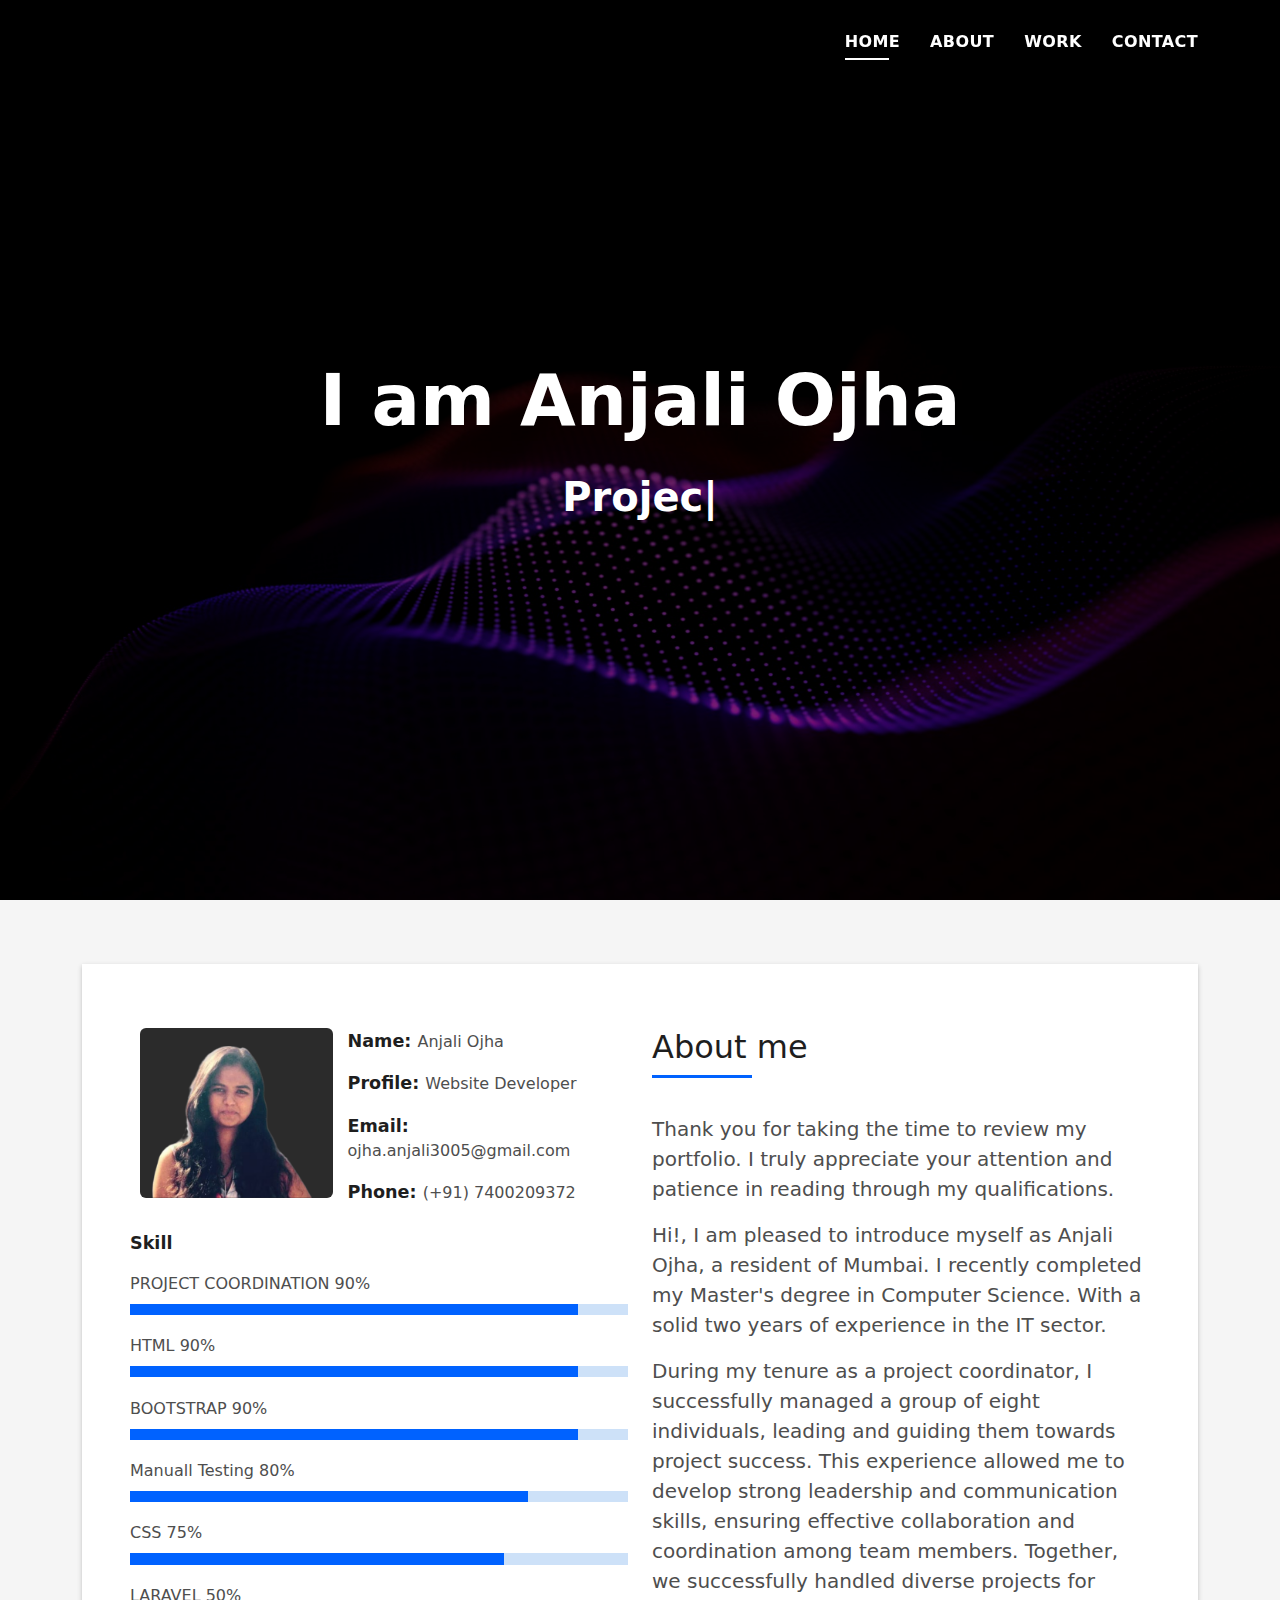
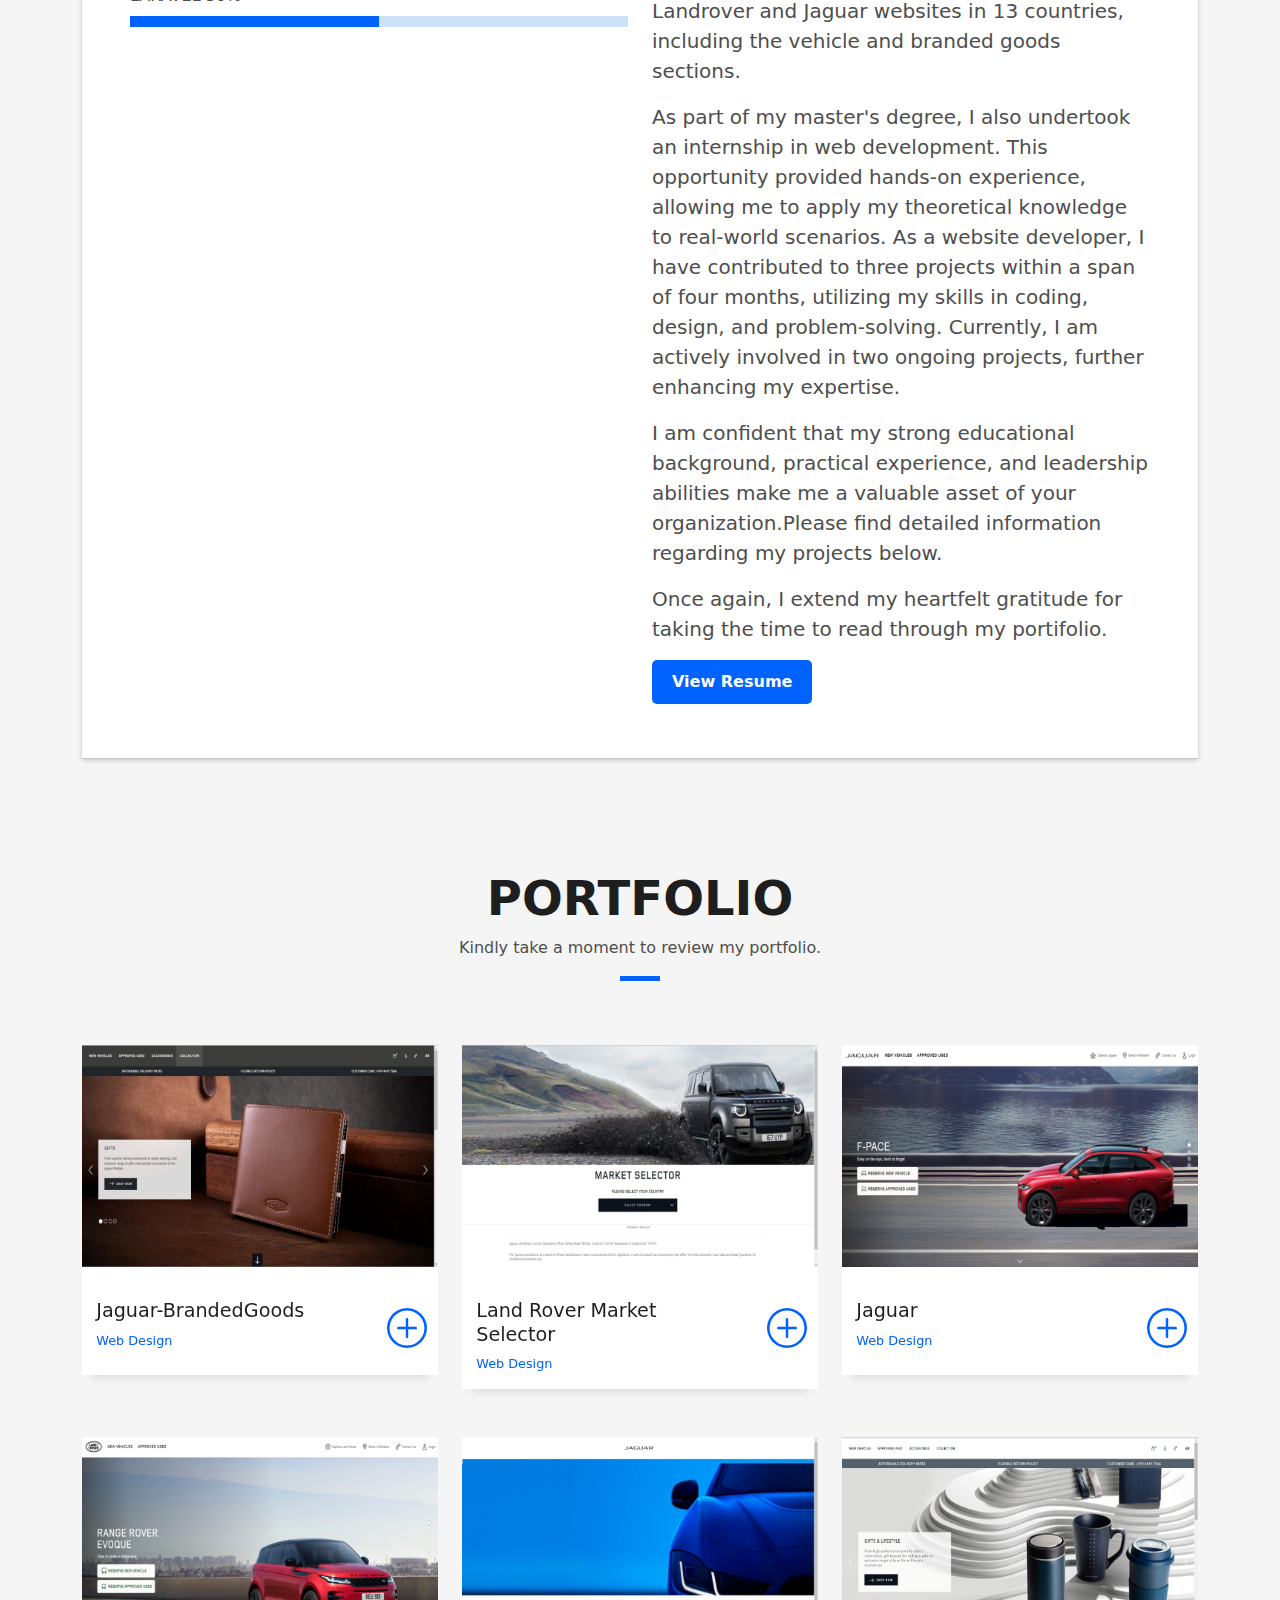
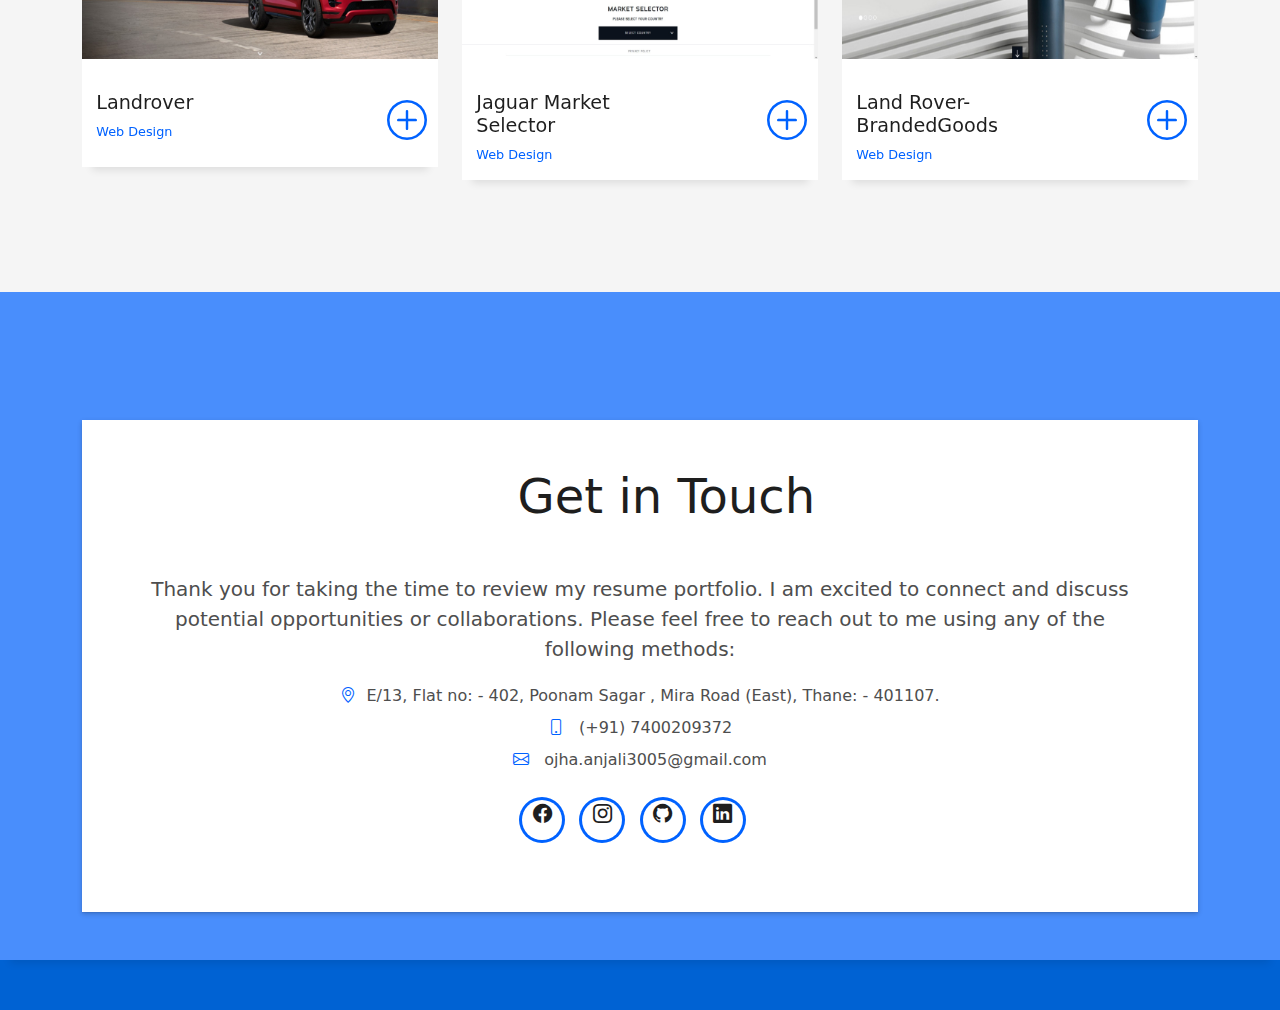
==== index.html @ 0d2e05e1 "Portfolio commit" ====
<!DOCTYPE html>
<html lang="en">

<head>
  <meta charset="utf-8">
  <meta content="width=device-width, initial-scale=1.0" name="viewport">

  <title>Anjali</title>
  <meta content="" name="description">
  <meta content="" name="keywords">

  <!-- Favicons -->
  <link href="assets/img/favicon.png" rel="icon">
  <link href="assets/img/apple-touch-icon.png" rel="apple-touch-icon">

  <!-- Vendor CSS Files -->
  <link href="assets/vendor/bootstrap/css/bootstrap.min.css" rel="stylesheet">
  <link href="assets/vendor/bootstrap-icons/bootstrap-icons.css" rel="stylesheet">
  <link href="assets/vendor/glightbox/css/glightbox.min.css" rel="stylesheet">
  <link href="assets/vendor/swiper/swiper-bundle.min.css" rel="stylesheet">

  <!-- Template Main CSS File -->
  <link href="assets/css/style.css" rel="stylesheet">

  <!-- =======================================================
  * Template Name: Anjali
  * Updated: May 30 2023 with Bootstrap v5.3.0
  * Template URL: https://bootstrapmade.com/Anjali-bootstrap-portfolio-html-template/
  * Author: BootstrapMade.com
  * License: https://bootstrapmade.com/license/
  ======================================================== -->
</head>

<body>

  <!-- ======= Header ======= -->
  <header id="header" class="fixed-top">
    <div class="container d-flex align-items-center justify-content-between">

      <h1 class="logo"><a href="index.html"></a></h1>
      <!-- Uncomment below if you prefer to use an image logo -->
      <!-- <a href="index.html" class="logo"><img src="assets/img/logo.png" alt="" class="img-fluid"></a>-->

      <nav id="navbar" class="navbar">
        <ul>
          <li><a class="nav-link scrollto active" href="#hero">Home</a></li>
          <li><a class="nav-link scrollto" href="#about">About</a></li>
          <!-- <li><a class="nav-link scrollto" href="#services">Services</a></li> -->
          <li><a class="nav-link scrollto " href="#work">Work</a></li>
          <!-- <li><a class="nav-link scrollto " href="#resume">Resume</a></li> -->
          <!-- <li><a class="nav-link scrollto " href="#blog">Blog</a></li> -->
          <!-- <li class="dropdown"><a href="#"><span>Drop Down</span> <i class="bi bi-chevron-down"></i></a>
            <ul>
              <li><a href="#">Drop Down 1</a></li>
              <li class="dropdown"><a href="#"><span>Deep Drop Down</span> <i class="bi bi-chevron-right"></i></a>
                <ul>
                  <li><a href="#">Deep Drop Down 1</a></li>
                  <li><a href="#">Deep Drop Down 2</a></li>
                  <li><a href="#">Deep Drop Down 3</a></li>
                  <li><a href="#">Deep Drop Down 4</a></li>
                  <li><a href="#">Deep Drop Down 5</a></li>
                </ul>
              </li>
              <li><a href="#">Drop Down 2</a></li>
              <li><a href="#">Drop Down 3</a></li>
              <li><a href="#">Drop Down 4</a></li>
            </ul>
          </li> -->
          <li><a class="nav-link scrollto" href="#contact">Contact</a></li>
        </ul>
        <i class="bi bi-list mobile-nav-toggle"></i>
      </nav><!-- .navbar -->

    </div>
  </header><!-- End Header -->

  <!-- ======= Hero Section ======= -->
  <div id="hero" class="hero route bg-image" style="background-image: url(assets/img/banner2.jpg)">
    <div class="overlay-itro"></div>
    <div class="hero-content display-table">
      <div class="table-cell">
        <div class="container">
          <!--<p class="display-6 color-d">Hello, world!</p>-->
          <h1 class="hero-title mb-4">I am Anjali Ojha</h1>
          <p class="hero-subtitle"><span class="typed" data-typed-items="Project Coordinator, Website Developer"></span>
          </p>
          <!-- <p class="pt-3"><a class="btn btn-primary btn js-scroll px-4" href="#about" role="button">Learn More</a></p> -->
        </div>
      </div>
    </div>
  </div><!-- End Hero Section -->

  <main id="main">

    <!-- ======= About Section ======= -->
    <section id="about" class="about-mf sect-pt4 route">
      <div class="container">
        <div class="row">
          <div class="col-sm-12">
            <div class="box-shadow-full">
              <div class="row">
                <div class="col-md-6">
                  <div class="row">
                    <div class="col-sm-6 col-md-5">
                      <div class="about-img">
                        <img src="assets/img/anjali2.png" class="img-fluid rounded b-shadow-a" alt="">
                      </div>
                    </div>
                    <div class="col-sm-6 col-md-7">
                      <div class="about-info">
                        <p><span class="title-s">Name: </span> <span>Anjali Ojha</span></p>
                        <p><span class="title-s">Profile: </span> <span>Website Developer</span></p>
                        <p><span class="title-s">Email: </span> <span>ojha.anjali3005@gmail.com</span></p>
                        <p><span class="title-s">Phone: </span> <span>(+91) 7400209372</span></p>
                      </div>
                    </div>
                  </div>
                  <div class="skill-mf">
                    <p class="title-s">Skill</p>
                    <span>PROJECT COORDINATION</span> <span class="pull-right">90%</span>
                    <div class="progress">
                      <div class="progress-bar" role="progressbar" style="width: 90%" aria-valuenow="90"
                        aria-valuemin="0" aria-valuemax="100"></div>
                    </div>
                    <span>HTML</span> <span class="pull-right">90%</span>
                    <div class="progress">
                      <div class="progress-bar" role="progressbar" style="width: 90%;" aria-valuenow="90"
                        aria-valuemin="0" aria-valuemax="100"></div>
                    </div>
                    <span>BOOTSTRAP</span> <span class="pull-right">90%</span>
                    <div class="progress">
                      <div class="progress-bar" role="progressbar" style="width: 90%" aria-valuenow="90"
                        aria-valuemin="0" aria-valuemax="100"></div>
                    </div>
                    <span>Manuall Testing</span> <span class="pull-right">80%</span>
                    <div class="progress">
                      <div class="progress-bar" role="progressbar" style="width: 80%" aria-valuenow="80"
                        aria-valuemin="0" aria-valuemax="100"></div>
                    </div>
                    <span>CSS</span> <span class="pull-right">75%</span>
                    <div class="progress">
                      <div class="progress-bar" role="progressbar" style="width: 75%" aria-valuenow="75"
                        aria-valuemin="0" aria-valuemax="100"></div>
                    </div>
                    <span>LARAVEL</span> <span class="pull-right">50%</span>
                    <div class="progress">
                      <div class="progress-bar" role="progressbar" style="width: 50%" aria-valuenow="50"
                        aria-valuemin="0" aria-valuemax="100"></div>
                    </div>

                  </div>
                </div>
                <div class="col-md-6">
                  <div class="about-me pt-4 pt-md-0">
                    <div class="title-box-2">
                      <h5 class="title-left">
                        About me
                      </h5>
                    </div>
                    <p class="lead">
                      Thank you for taking the time to review my portfolio. I truly appreciate your attention and
                      patience in reading through my qualifications.
                    </p>
                    <p class="lead">
                      Hi!,
                      I am pleased to introduce myself as Anjali Ojha, a resident of Mumbai. I recently completed my
                      Master's degree in Computer Science. With a solid two years of
                      experience in the IT sector.
                    </p>
                    <p class="lead">
                      During my tenure as a project coordinator, I successfully managed a group of eight individuals,
                      leading and guiding them towards project success. This experience allowed me to develop strong
                      leadership and communication skills, ensuring effective collaboration and coordination among team
                      members. Together, we successfully handled diverse projects for Landrover and Jaguar websites in
                      13 countries, including the vehicle and branded goods sections.
                    </p>
                    <p class="lead">
                      As part of my master's degree, I also undertook an internship in web development. This opportunity
                      provided hands-on experience, allowing me to apply my theoretical knowledge to real-world
                      scenarios. As a website developer, I have contributed to three projects within a span of four
                      months, utilizing my skills in coding, design, and problem-solving. Currently, I am actively
                      involved in two ongoing projects, further enhancing my expertise.
                    </p>
                    <p class="lead">
                      I am confident that my strong educational background, practical experience, and leadership
                      abilities make me a valuable asset of your organization.Please find detailed information regarding
                      my projects below.
                    </p>
                    <p class="lead">
                      Once again, I extend my heartfelt gratitude for taking the time to read through my portifolio.
                    </p>
                    <a href="/assets/upload/Resume.pdf" target="_blank" class="resume-button">View Resume</a>
                  </div>
                </div>
              </div>
            </div>
          </div>
        </div>
      </div>
    </section><!-- End About Section -->

    <!-- ======= Services Section ======= -->
    <!-- <section id="services" class="services-mf pt-5 route">
      <div class="container">
        <div class="row">
          <div class="col-sm-12">
            <div class="title-box text-center">
              <h3 class="title-a">
                Services
              </h3>
              <p class="subtitle-a">
                Lorem ipsum, dolor sit amet consectetur adipisicing elit.
              </p>
              <div class="line-mf"></div>
            </div>
          </div>
        </div>
        <div class="row">
          <div class="col-md-4">
            <div class="service-box">
              <div class="service-ico">
                <span class="ico-circle"><i class="bi bi-briefcase"></i></span>
              </div>
              <div class="service-content">
                <h2 class="s-title">Web Design</h2>
                <p class="s-description text-center">
                  Lorem ipsum dolor sit amet consectetur adipisicing elit. Magni adipisci eaque autem fugiat! Quia,
                  provident vitae! Magni
                  tempora perferendis eum non provident.
                </p>
              </div>
            </div>
          </div>
          <div class="col-md-4">
            <div class="service-box">
              <div class="service-ico">
                <span class="ico-circle"><i class="bi bi-card-checklist"></i></span>
              </div>
              <div class="service-content">
                <h2 class="s-title">Web Development</h2>
                <p class="s-description text-center">
                  Lorem ipsum dolor sit amet consectetur adipisicing elit. Magni adipisci eaque autem fugiat! Quia,
                  provident vitae! Magni
                  tempora perferendis eum non provident.
                </p>
              </div>
            </div>
          </div>
          <div class="col-md-4">
            <div class="service-box">
              <div class="service-ico">
                <span class="ico-circle"><i class="bi bi-bar-chart"></i></span>
              </div>
              <div class="service-content">
                <h2 class="s-title">Photography</h2>
                <p class="s-description text-center">
                  Lorem ipsum dolor sit amet consectetur adipisicing elit. Magni adipisci eaque autem fugiat! Quia,
                  provident vitae! Magni
                  tempora perferendis eum non provident.
                </p>
              </div>
            </div>
          </div>
          <div class="col-md-4">
            <div class="service-box">
              <div class="service-ico">
                <span class="ico-circle"><i class="bi bi-binoculars"></i></span>
              </div>
              <div class="service-content">
                <h2 class="s-title">Responsive Design</h2>
                <p class="s-description text-center">
                  Lorem ipsum dolor sit amet consectetur adipisicing elit. Magni adipisci eaque autem fugiat! Quia,
                  provident vitae! Magni
                  tempora perferendis eum non provident.
                </p>
              </div>
            </div>
          </div>
          <div class="col-md-4">
            <div class="service-box">
              <div class="service-ico">
                <span class="ico-circle"><i class="bi bi-brightness-high"></i></span>
              </div>
              <div class="service-content">
                <h2 class="s-title">Graphic Design</h2>
                <p class="s-description text-center">
                  Lorem ipsum dolor sit amet consectetur adipisicing elit. Magni adipisci eaque autem fugiat! Quia,
                  provident vitae! Magni
                  tempora perferendis eum non provident.
                </p>
              </div>
            </div>
          </div>
          <div class="col-md-4">
            <div class="service-box">
              <div class="service-ico">
                <span class="ico-circle"><i class="bi bi-calendar4-week"></i></span>
              </div>
              <div class="service-content">
                <h2 class="s-title">Marketing Services</h2>
                <p class="s-description text-center">
                  Lorem ipsum dolor sit amet consectetur adipisicing elit. Magni adipisci eaque autem fugiat! Quia,
                  provident vitae! Magni
                  tempora perferendis eum non provident.
                </p>
              </div>
            </div>
          </div>
        </div>
      </div>
    </section> -->
    <!-- End Services Section -->

    <!-- ======= Counter Section ======= -->
    <!-- <div class="section-counter paralax-mf bg-image" style="background-image: url(assets/img/counters-bg.jpg)">
      <div class="overlay-mf"></div>
      <div class="container position-relative">
        <div class="row">
          <div class="col-sm-3 col-lg-3">
            <div class="counter-box counter-box pt-4 pt-md-0">
              <div class="counter-ico">
                <span class="ico-circle"><i class="bi bi-check"></i></span>
              </div>
              <div class="counter-num">
                <p data-purecounter-start="0" data-purecounter-end="450" data-purecounter-duration="1"
                  class="counter purecounter"></p>
                <span class="counter-text">WORKS COMPLETED</span>
              </div>
            </div>
          </div>
          <div class="col-sm-3 col-lg-3">
            <div class="counter-box pt-4 pt-md-0">
              <div class="counter-ico">
                <span class="ico-circle"><i class="bi bi-journal-richtext"></i></span>
              </div>
              <div class="counter-num">
                <p data-purecounter-start="0" data-purecounter-end="25" data-purecounter-duration="1"
                  class="counter purecounter"></p>
                <span class="counter-text">YEARS OF EXPERIENCE</span>
              </div>
            </div>
          </div>
          <div class="col-sm-3 col-lg-3">
            <div class="counter-box pt-4 pt-md-0">
              <div class="counter-ico">
                <span class="ico-circle"><i class="bi bi-people"></i></span>
              </div>
              <div class="counter-num">
                <p data-purecounter-start="0" data-purecounter-end="550" data-purecounter-duration="1"
                  class="counter purecounter"></p>
                <span class="counter-text">TOTAL CLIENTS</span>
              </div>
            </div>
          </div>
          <div class="col-sm-3 col-lg-3">
            <div class="counter-box pt-4 pt-md-0">
              <div class="counter-ico">
                <span class="ico-circle"><i class="bi bi-award"></i></span>
              </div>
              <div class="counter-num">
                <p data-purecounter-start="0" data-purecounter-end="48" data-purecounter-duration="1"
                  class="counter purecounter"></p>
                <span class="counter-text">AWARD WON</span>
              </div>
            </div>
          </div>
        </div>
      </div>
    </div>End Counter Section -->


    <!--- Resume Section-->





    <!-- ======= Portfolio Section ======= -->
    <section id="work" class="portfolio-mf sect-pt4 route">
      <div class="container">
        <div class="row">
          <div class="col-sm-12">
            <div class="title-box text-center">
              <h3 class="title-a">
                Portfolio
              </h3>
              <p class="subtitle-a">
                Kindly take a moment to review my portfolio.
              </p>
              <div class="line-mf"></div>
            </div>
          </div>
        </div>
        <div class="row">
          <div class="col-md-4">
            <div class="work-box">
              <a href="assets/img/work-1.jpg" data-gallery="portfolioGallery" class="portfolio-lightbox">
                <div class="work-img">
                  <img src="assets/img/jaguar-brandedgoods.jpg" alt="" class="img-fluid">
                </div>
              </a>
              <div class="work-content">
                <div class="row">
                  <div class="col-sm-8">
                    <h2 class="w-title">Jaguar-BrandedGoods</h2>
                    <div class="w-more">
                      <a href="https://www.jaguar-onlinestore.com/ksa/store/" <span class="w-ctegory">Web
                        Design</span><span class="w-date"></span></a>
                    </div>
                  </div>
                  <div class="col-sm-4">
                    <div class="w-like">
                      <a href="https://www.jaguar-onlinestore.com/ksa/store/"><span
                          class="bi bi-plus-circle"></span></a>
                    </div>
                  </div>
                </div>
              </div>
            </div>
          </div>
          <div class="col-md-4">
            <div class="work-box">
              <a href="assets/img/work-2.jpg" data-gallery="portfolioGallery" class="portfolio-lightbox">
                <div class="work-img">
                  <img src="assets/img/landrover-me-selector.jpg" alt="" class="img-fluid">
                </div>
              </a>
              <div class="work-content">
                <div class="row">
                  <div class="col-sm-8">
                    <h2 class="w-title">Land Rover Market Selector</h2>
                    <div class="w-more">
                      <a href="https://www.landrover-onlinestore.com/me/en/locator" <span class="w-ctegory">Web
                        Design</span><span class="w-date"></span></a>
                    </div>
                  </div>
                  <div class="col-sm-4">
                    <div class="w-like">
                      <a href="https://www.landrover-onlinestore.com/me/en/locator"><span
                          class="bi bi-plus-circle"></span></a>
                    </div>
                  </div>
                </div>
              </div>
            </div>
          </div>
          <div class="col-md-4">
            <div class="work-box">
              <a href="assets/img/work-3.jpg" data-gallery="portfolioGallery" class="portfolio-lightbox">
                <div class="work-img">
                  <img src="assets/img/jaguar-vehicle.jpg" alt="" class="img-fluid">
                </div>
              </a>
              <div class="work-content">
                <div class="row">
                  <div class="col-sm-8">
                    <h2 class="w-title">Jaguar</h2>
                    <div class="w-more">
                      <a href="https://www.findmeacar.in/" <span class="w-ctegory">Web Design</span><span
                          class="w-date"></span></a>
                    </div>
                  </div>
                  <div class="col-sm-4">
                    <div class="w-like">
                      <a href="https://www.findmeacar.in/"> <span class="bi bi-plus-circle"></span></a>
                    </div>
                  </div>
                </div>
              </div>
            </div>
          </div>
          <div class="col-md-4">
            <div class="work-box">
              <a href="assets/img/work-4.jpg" data-gallery="portfolioGallery" class="portfolio-lightbox">
                <div class="work-img">
                  <img src="assets/img/landrover-vehicle.jpg" alt="" class="img-fluid">
                </div>
              </a>
              <div class="work-content">
                <div class="row">
                  <div class="col-sm-8">
                    <h2 class="w-title">Landrover</h2>
                    <div class="w-more">
                      <a href="https://www.findmeasuv.in/" <span class="w-ctegory">Web Design</span><span
                          class="w-date"></span></a>
                    </div>
                  </div>
                  <div class="col-sm-4">
                    <div class="w-like">
                      <a href="https://www.findmeasuv.in/"> <span class="bi bi-plus-circle"></span></a>
                    </div>
                  </div>
                </div>
              </div>
            </div>
          </div>
          <div class="col-md-4">
            <div class="work-box">
              <a href="assets/img/work-5.jpg" data-gallery="portfolioGallery" class="portfolio-lightbox">
                <div class="work-img">
                  <img src="assets/img/jaguar-me-selector.jpg" alt="" class="img-fluid">
                </div>
              </a>
              <div class="work-content">
                <div class="row">
                  <div class="col-sm-8">
                    <h2 class="w-title">Jaguar Market Selector</h2>
                    <div class="w-more">
                      <a href="https://www.jaguar-onlinestore.com/me/en/locator" <span class="w-ctegory">Web
                        Design</span><span class="w-date"></span></a>
                    </div>
                  </div>
                  <div class="col-sm-4">
                    <div class="w-like">
                      <a href="https://www.jaguar-onlinestore.com/me/en/locator"> <span
                          class="bi bi-plus-circle"></span></a>
                    </div>
                  </div>
                </div>
              </div>
            </div>
          </div>
          <div class="col-md-4">
            <div class="work-box">
              <a href="assets/img/work-6.jpg" data-gallery="portfolioGallery" class="portfolio-lightbox">
                <div class="work-img">
                  <img src="assets/img/landrover-brandedgoods.jpg" alt="" class="img-fluid">
                </div>
              </a>
              <div class="work-content">
                <div class="row">
                  <div class="col-sm-8">
                    <h2 class="w-title">Land Rover-BrandedGoods</h2>
                    <div class="w-more">
                      <a href="https://www.landrover-onlinestore.com/ksa/store/" <span class="w-ctegory">Web
                        Design</span><span class="w-date"></span></a>
                    </div>
                  </div>
                  <div class="col-sm-4">
                    <div class="w-like">
                      <a href="https://www.landrover-onlinestore.com/ksa/store/"> <span
                          class="bi bi-plus-circle"></span></a>
                    </div>
                  </div>
                </div>
              </div>
            </div>
          </div>

        </div>
      </div>
    </section>
    <!-- End Portfolio Section -->

    <!-- ======= Resume Section ======= -->
    <!-- <section id="resume" class="portfolio-mf sect-pt4 route bgcolorofrresume">

      <a href="path/to/your/resume.pdf" target="_blank" class="resume-button">View Resume</a>
    </section> -->


    <!-- ======= Testimonials Section ======= -->
    <!-- <div class="testimonials paralax-mf bg-image" style="background-image: url(assets/img/overlay-bg.jpg)">
      <div class="overlay-mf"></div>
      <div class="container">
        <div class="row">
          <div class="col-md-12">

            <div class="testimonials-slider swiper" data-aos="fade-up" data-aos-delay="100">
              <div class="swiper-wrapper">

                <div class="swiper-slide">
                  <div class="testimonial-box">
                    <div class="author-test">
                      <img src="assets/img/testimonial-2.jpg" alt="" class="rounded-circle b-shadow-a">
                      <span class="author">Xavi Alonso</span>
                    </div>
                    <div class="content-test">
                      <p class="description lead">
                        Curabitur arcu erat, accumsan id imperdiet et, porttitor at sem. Lorem ipsum dolor sit amet,
                        consectetur adipiscing elit.
                      </p>
                    </div>
                  </div>
                </div><!-- End testimonial item -->

    <!-- <div class="swiper-slide">
                  <div class="testimonial-box">
                    <div class="author-test">
                      <img src="assets/img/testimonial-4.jpg" alt="" class="rounded-circle b-shadow-a">
                      <span class="author">Marta Socrate</span>
                    </div>
                    <div class="content-test">
                      <p class="description lead">
                        Curabitur arcu erat, accumsan id imperdiet et, porttitor at sem. Lorem ipsum dolor sit amet,
                        consectetur adipiscing elit.
                      </p>
                    </div>
                  </div>
                </div>End testimonial item -->
    <!-- </div>
              <div class="swiper-pagination"></div>
            </div> -->

    <!-- <div id="testimonial-mf" class="owl-carousel owl-theme">
          
        </div> -->
    <!-- </div>
        </div>
      </div>
    </div>  -->
    <!-- End Testimonials Section -->

    <!-- ======= Blog Section ======= -->
    <!-- <section id="blog" class="blog-mf sect-pt4 route">
      <div class="container">
        <div class="row">
          <div class="col-sm-12">
            <div class="title-box text-center">
              <h3 class="title-a">
                Blog
              </h3>
              <p class="subtitle-a">
                Lorem ipsum, dolor sit amet consectetur adipisicing elit.
              </p>
              <div class="line-mf"></div>
            </div>
          </div>
        </div>
        <div class="row">
          <div class="col-md-4">
            <div class="card card-blog">
              <div class="card-img">
                <a href="blog-single.html"><img src="assets/img/post-1.jpg" alt="" class="img-fluid"></a>
              </div>
              <div class="card-body">
                <div class="card-category-box">
                  <div class="card-category">
                    <h6 class="category">Travel</h6>
                  </div>
                </div>
                <h3 class="card-title"><a href="blog-single.html">See more ideas about Travel</a></h3>
                <p class="card-description">
                  Proin eget tortor risus. Pellentesque in ipsum id orci porta dapibus. Praesent sapien massa, convallis
                  a pellentesque nec,
                  egestas non nisi.
                </p>
              </div>
              <div class="card-footer">
                <div class="post-author">
                  <a href="#">
                    <img src="assets/img/testimonial-2.jpg" alt="" class="avatar rounded-circle">
                    <span class="author">Morgan Freeman</span>
                  </a>
                </div>
                <div class="post-date">
                  <span class="bi bi-clock"></span> 10 min
                </div>
              </div>
            </div>
          </div>
          <div class="col-md-4">
            <div class="card card-blog">
              <div class="card-img">
                <a href="blog-single.html"><img src="assets/img/post-2.jpg" alt="" class="img-fluid"></a>
              </div>
              <div class="card-body">
                <div class="card-category-box">
                  <div class="card-category">
                    <h6 class="category">Web Design</h6>
                  </div>
                </div>
                <h3 class="card-title"><a href="blog-single.html">See more ideas about Travel</a></h3>
                <p class="card-description">
                  Proin eget tortor risus. Pellentesque in ipsum id orci porta dapibus. Praesent sapien massa, convallis
                  a pellentesque nec,
                  egestas non nisi.
                </p>
              </div>
              <div class="card-footer">
                <div class="post-author">
                  <a href="#">
                    <img src="assets/img/testimonial-2.jpg" alt="" class="avatar rounded-circle">
                    <span class="author">Morgan Freeman</span>
                  </a>
                </div>
                <div class="post-date">
                  <span class="bi bi-clock"></span> 10 min
                </div>
              </div>
            </div>
          </div>
          <div class="col-md-4">
            <div class="card card-blog">
              <div class="card-img">
                <a href="blog-single.html"><img src="assets/img/post-3.jpg" alt="" class="img-fluid"></a>
              </div>
              <div class="card-body">
                <div class="card-category-box">
                  <div class="card-category">
                    <h6 class="category">Web Design</h6>
                  </div>
                </div>
                <h3 class="card-title"><a href="blog-single.html">See more ideas about Travel</a></h3>
                <p class="card-description">
                  Proin eget tortor risus. Pellentesque in ipsum id orci porta dapibus. Praesent sapien massa, convallis
                  a pellentesque nec,
                  egestas non nisi.
                </p>
              </div>
              <div class="card-footer">
                <div class="post-author">
                  <a href="#">
                    <img src="assets/img/testimonial-2.jpg" alt="" class="avatar rounded-circle">
                    <span class="author">Morgan Freeman</span>
                  </a>
                </div>
                <div class="post-date">
                  <span class="bi bi-clock"></span> 10 min
                </div>
              </div>
            </div>
          </div>
        </div>
      </div>
    </section> -->
    <!-- End Blog Section -->

    <!-- ======= Contact Section ======= -->
    <section id="contact" class="paralax-mf footer-paralax bg-image sect-mt4 route"
      style="background-image: url(assets/img/overlay-bg.jpg)">
      <div class="overlay-mf"></div>
      <div class="container">
        <div class="row">
          <div class="col-sm-12">
            <div class="contact-mf">
              <div id="contact" class="box-shadow-full">
                <div class="row">
                  <div class="col-md-12">
                    <div class="title-box-2">
                      <h5 class="title-center contacttitle">
                        Get in Touch
                      </h5>
                    </div>
                    <div class="more-info text-center">
                      <p class="lead">
                        Thank you for taking the time to review my resume portfolio. I am excited to connect and discuss
                        potential opportunities or collaborations. Please feel free to reach out to me using any of the
                        following methods:
                      </p>
                      <ul class="list-ico">
                        <li><span class="bi bi-geo-alt"></span>E/13, Flat no: - 402, Poonam Sagar , Mira
                          Road (East), Thane: - 401107.</li>
                        <li><span class="bi bi-phone"></span> (+91) 7400209372</li>
                        <li><span class="bi bi-envelope"></span> ojha.anjali3005@gmail.com</li>
                      </ul>
                    </div>
                    <div class="socials text-center">
                      <ul>
                        <li><a href="#"><span class="ico-circle"><i class="bi bi-facebook"></i></span></a></li>
                        <li><a href="https://www.instagram.com/"><span class="ico-circle"><i class="bi bi-instagram"></i></span></a></li>
                        <li><a href="https://github.com/ojhaanjali"><span class="ico-circle"><i class="bi bi-github"></i></span></a></li>
                        <li><a href="https://www.linkedin.com/feed/"><span class="ico-circle"><i class="bi bi-linkedin"></i></span></a></li>
                      </ul>
                    </div>
                  </div>
                </div>
              </div>
            </div>
          </div>
        </div>
      </div>
    </section>

    <!-- End Contact Section -->

  </main><!-- End #main -->

  <!-- ======= Footer ======= -->
  <footer>
    <div class="container">
      <div class="row">
        <div class="col-sm-12">
          <div class="copyright-box">
            <!-- <p class="copyright">&copy; Copyright <strong>Anjali</strong>. All Rights Reserved</p> -->
            <div class="credits">
              <!--
              All the links in the footer should remain intact.
              You can delete the links only if you purchased the pro version.
              Licensing information: https://bootstrapmade.com/license/
              Purchase the pro version with working PHP/AJAX contact form: https://bootstrapmade.com/buy/?theme=Anjali
            -->
              <!-- Designed by <a href="https://bootstrapmade.com/">BootstrapMade</a> -->
            </div>
          </div>
        </div>
      </div>
    </div>
  </footer><!-- End  Footer -->

  <div id="preloader"></div>
  <a href="#" class="back-to-top d-flex align-items-center justify-content-center"><i
      class="bi bi-arrow-up-short"></i></a>

  <!-- Vendor JS Files -->
  <script src="assets/vendor/purecounter/purecounter_vanilla.js"></script>
  <script src="assets/vendor/bootstrap/js/bootstrap.bundle.min.js"></script>
  <script src="assets/vendor/glightbox/js/glightbox.min.js"></script>
  <script src="assets/vendor/swiper/swiper-bundle.min.js"></script>
  <script src="assets/vendor/typed.js/typed.umd.js"></script>
  <script src="assets/vendor/php-email-form/validate.js"></script>

  <!-- Template Main JS File -->
  <script src="assets/js/main.js"></script>

</body>

</html>
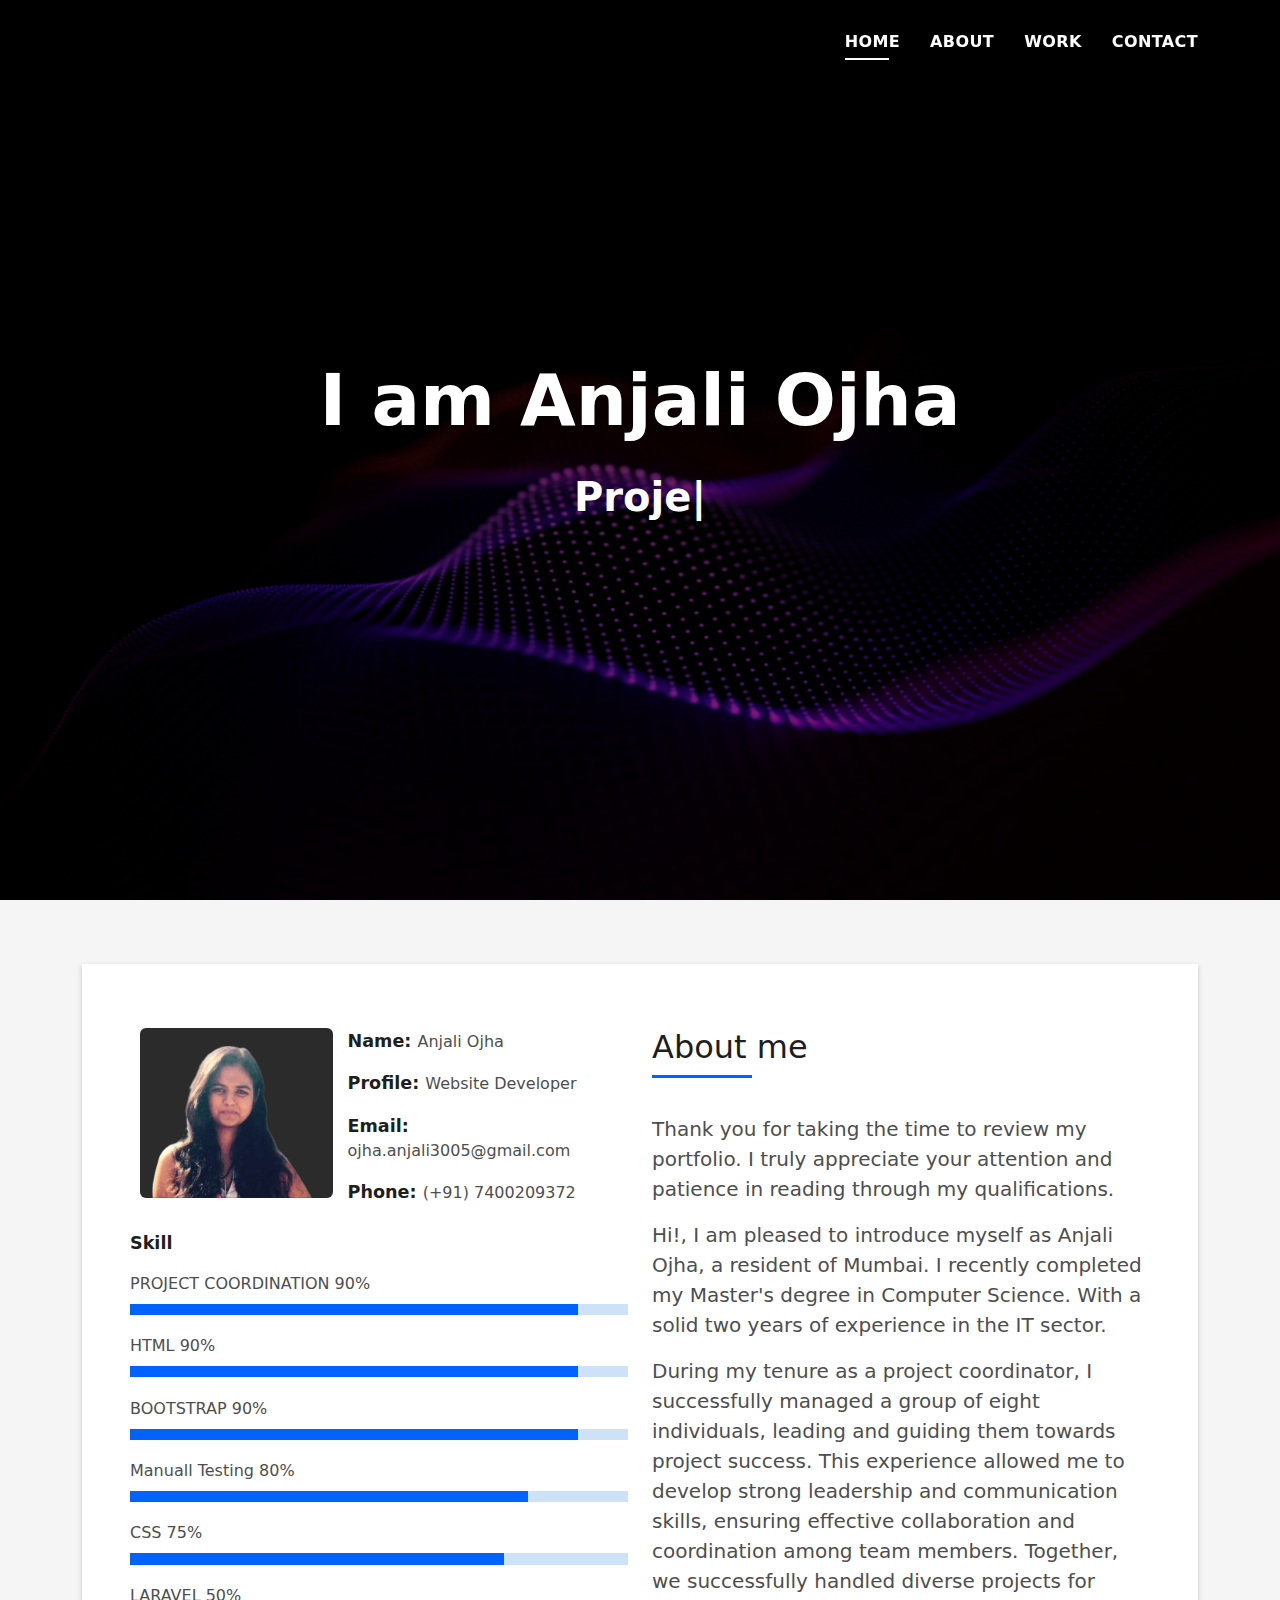
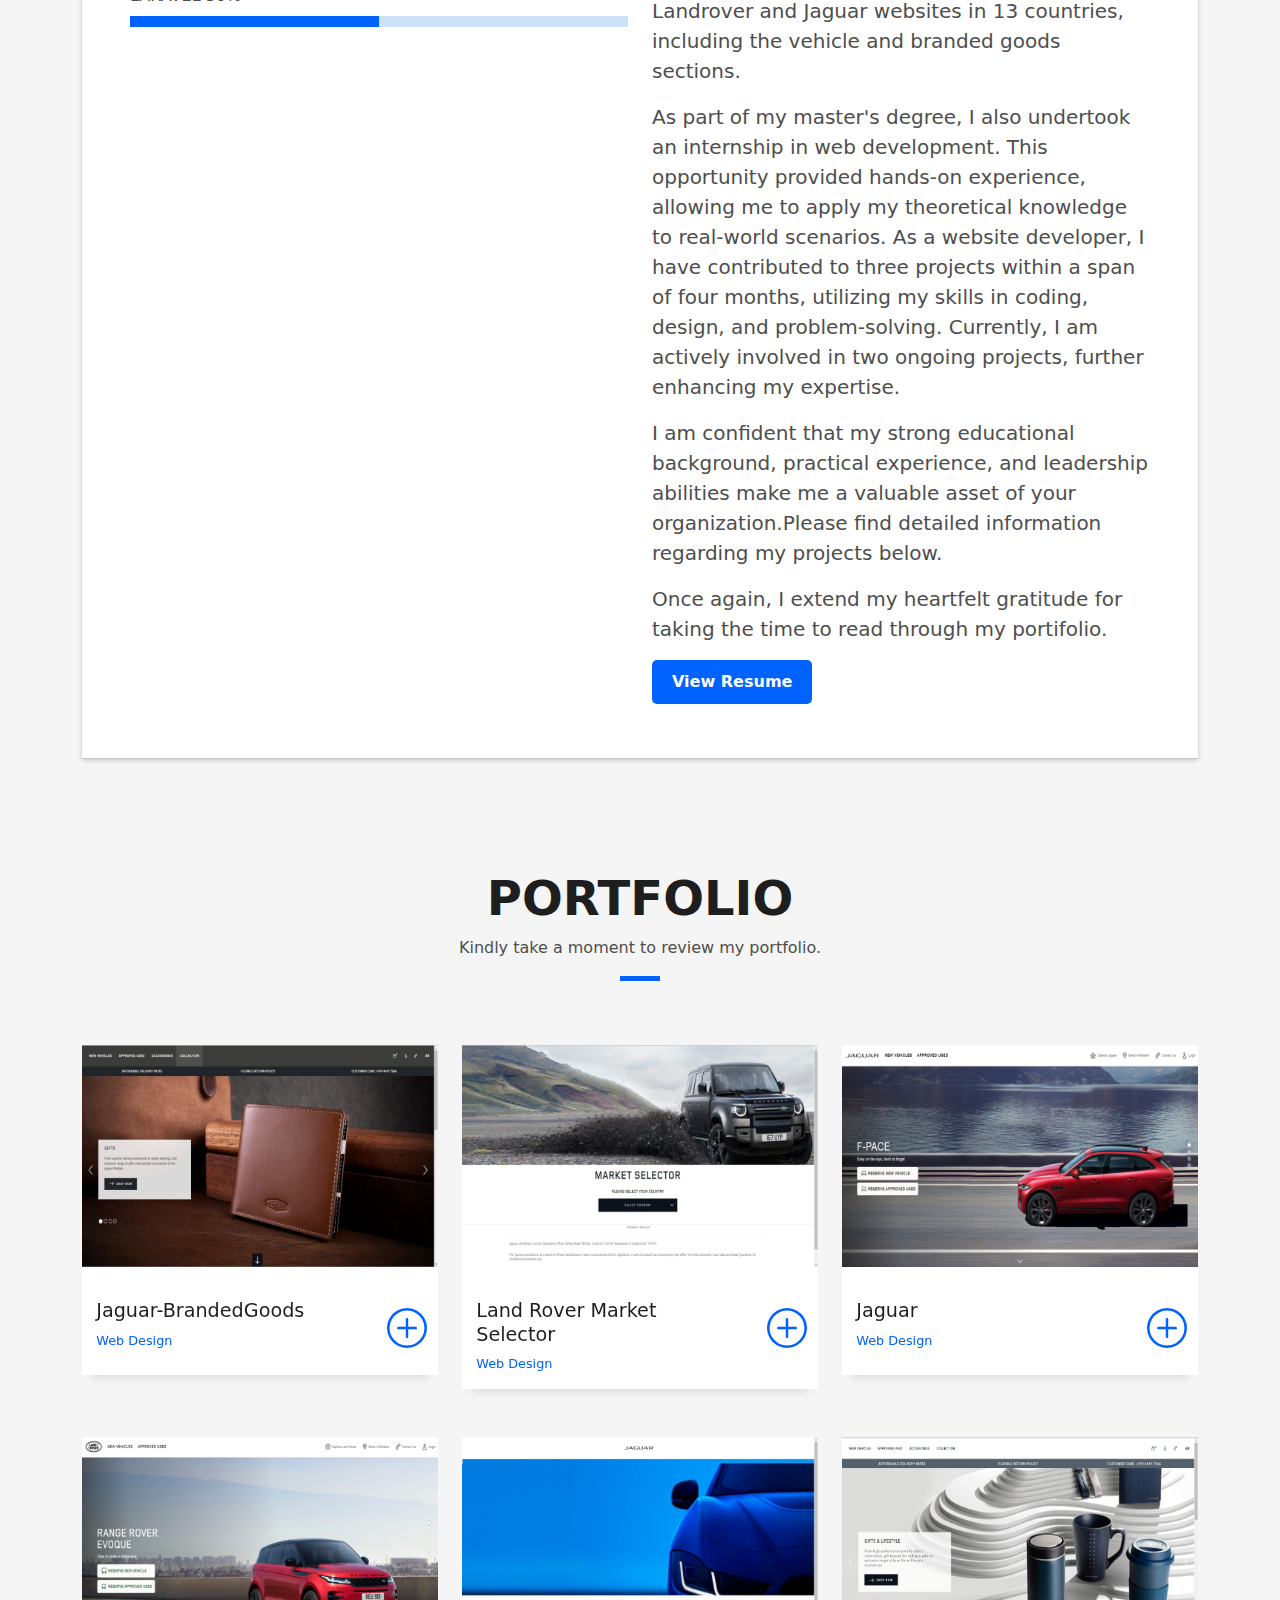
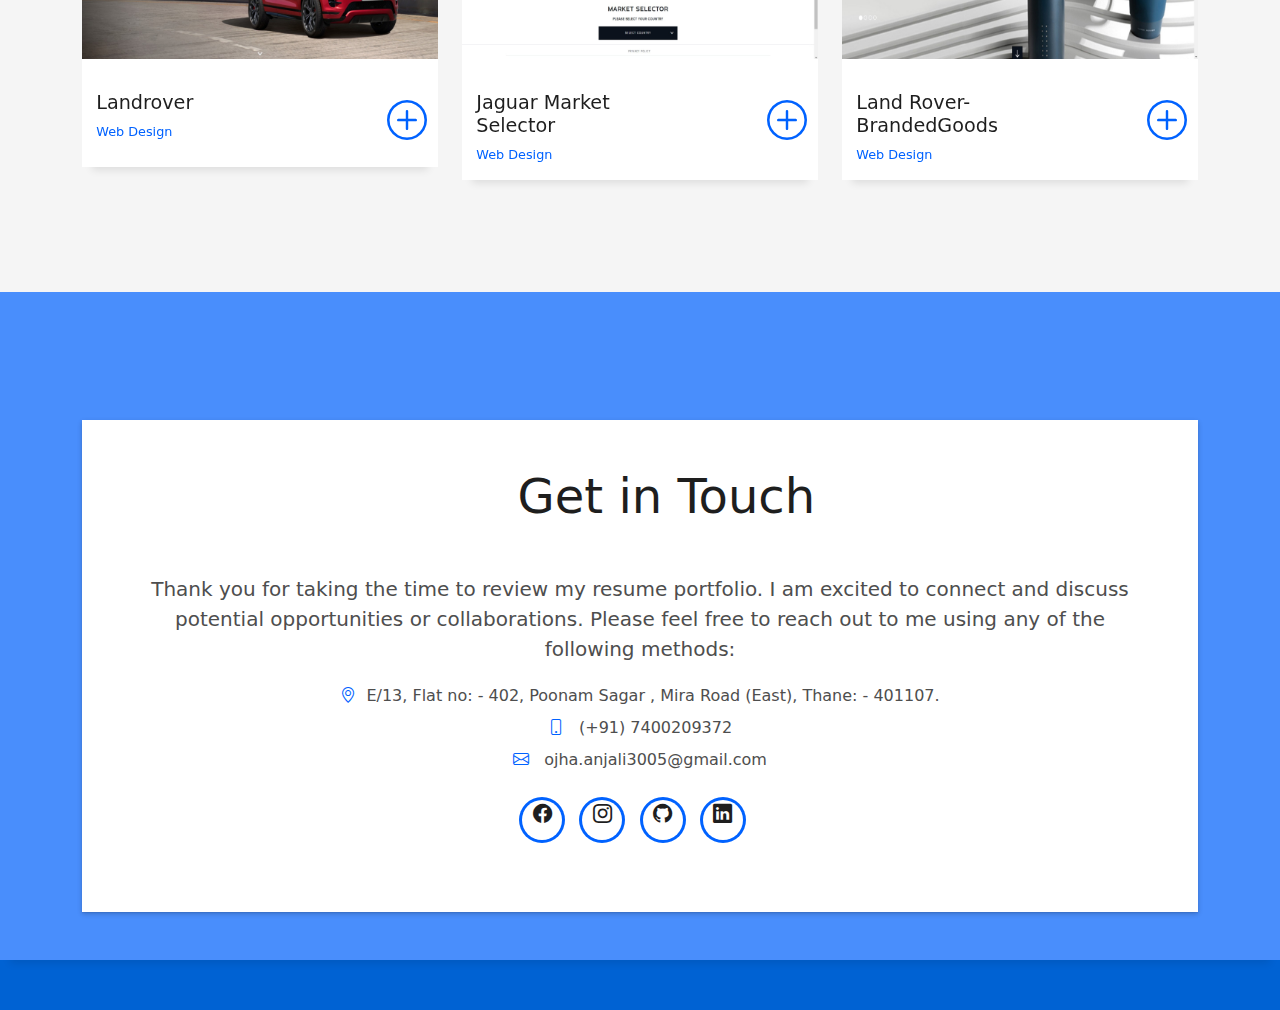
==== commit b2f4368d: "Update index.html" ====
--- a/index.html
+++ b/index.html
@@ -189,7 +189,7 @@
                     <p class="lead">
                       Once again, I extend my heartfelt gratitude for taking the time to read through my portifolio.
                     </p>
-                    <a href="/assets/upload/Resume.pdf" target="_blank" class="resume-button">View Resume</a>
+                    <a href="assets/upload/Resume.pdf" target="_blank" class="resume-button">View Resume</a>
                   </div>
                 </div>
               </div>
@@ -815,4 +815,4 @@
 
 </body>
 
-</html>+</html>
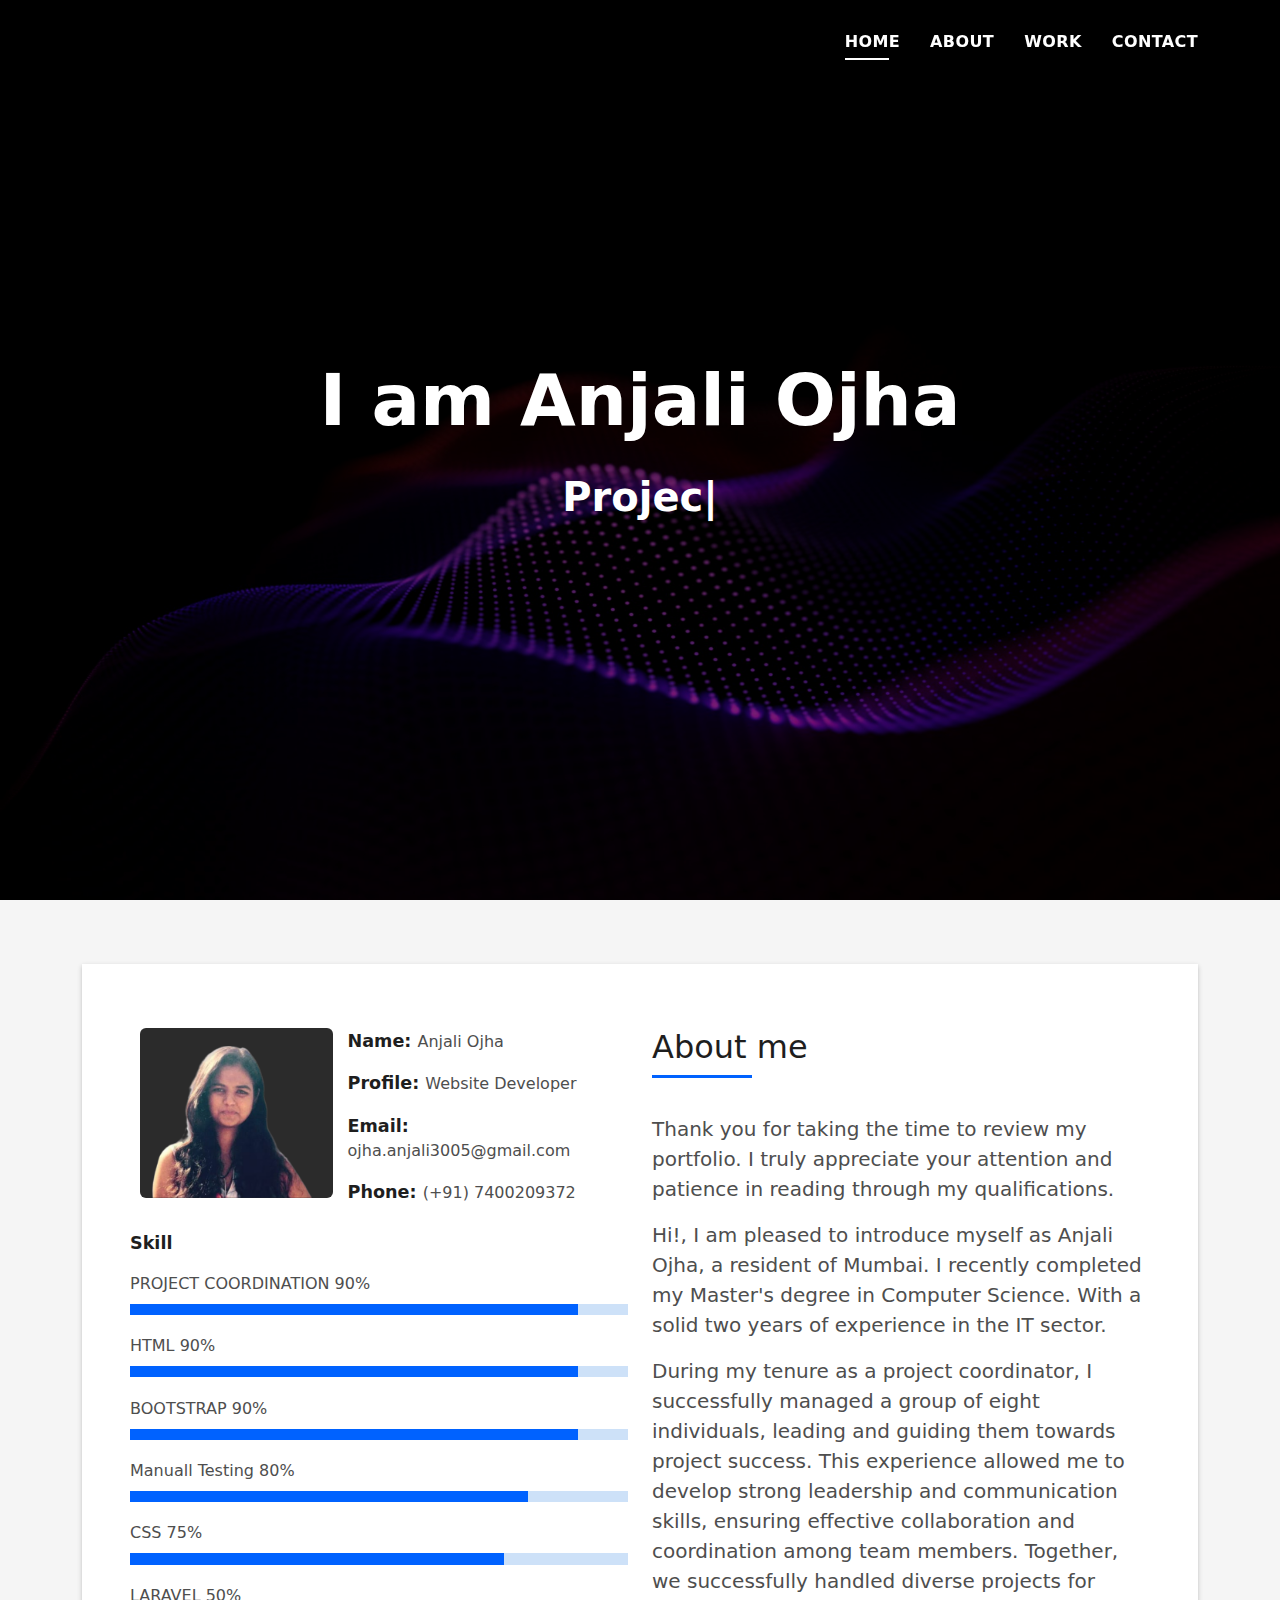
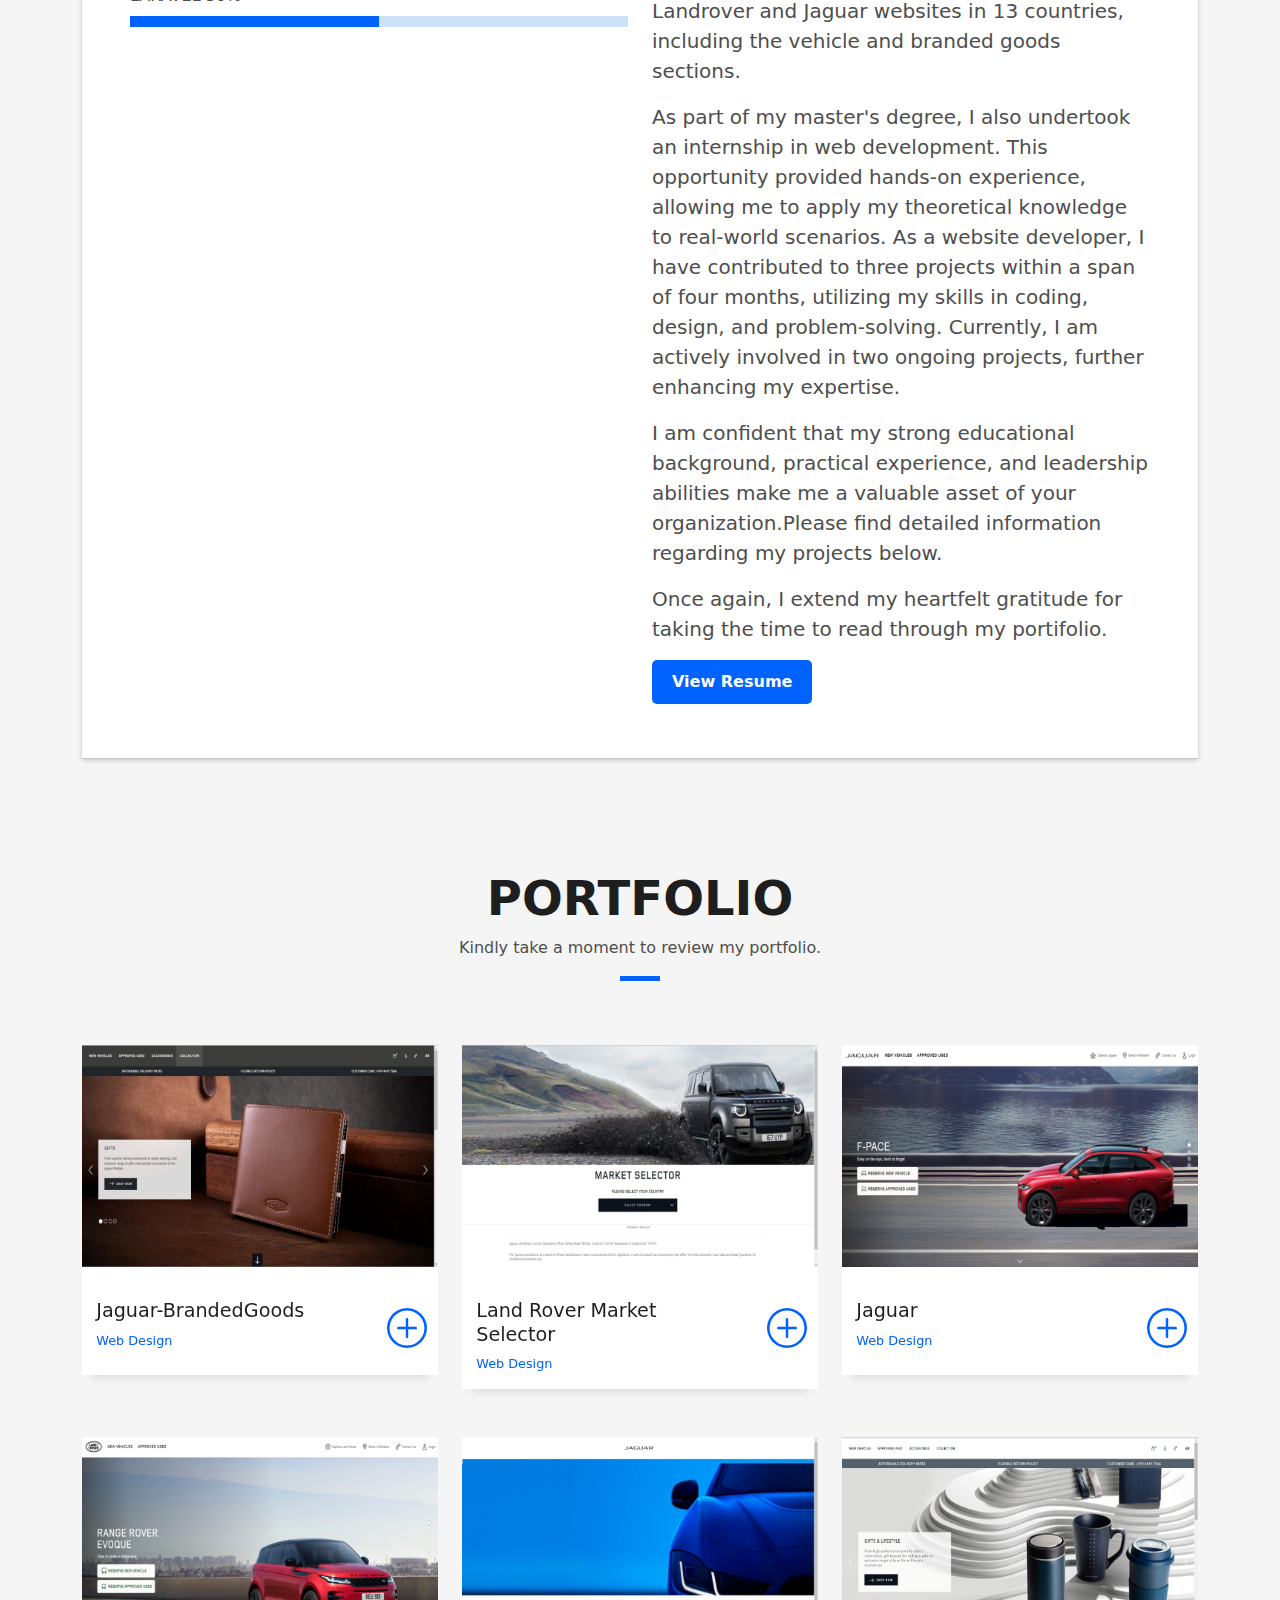
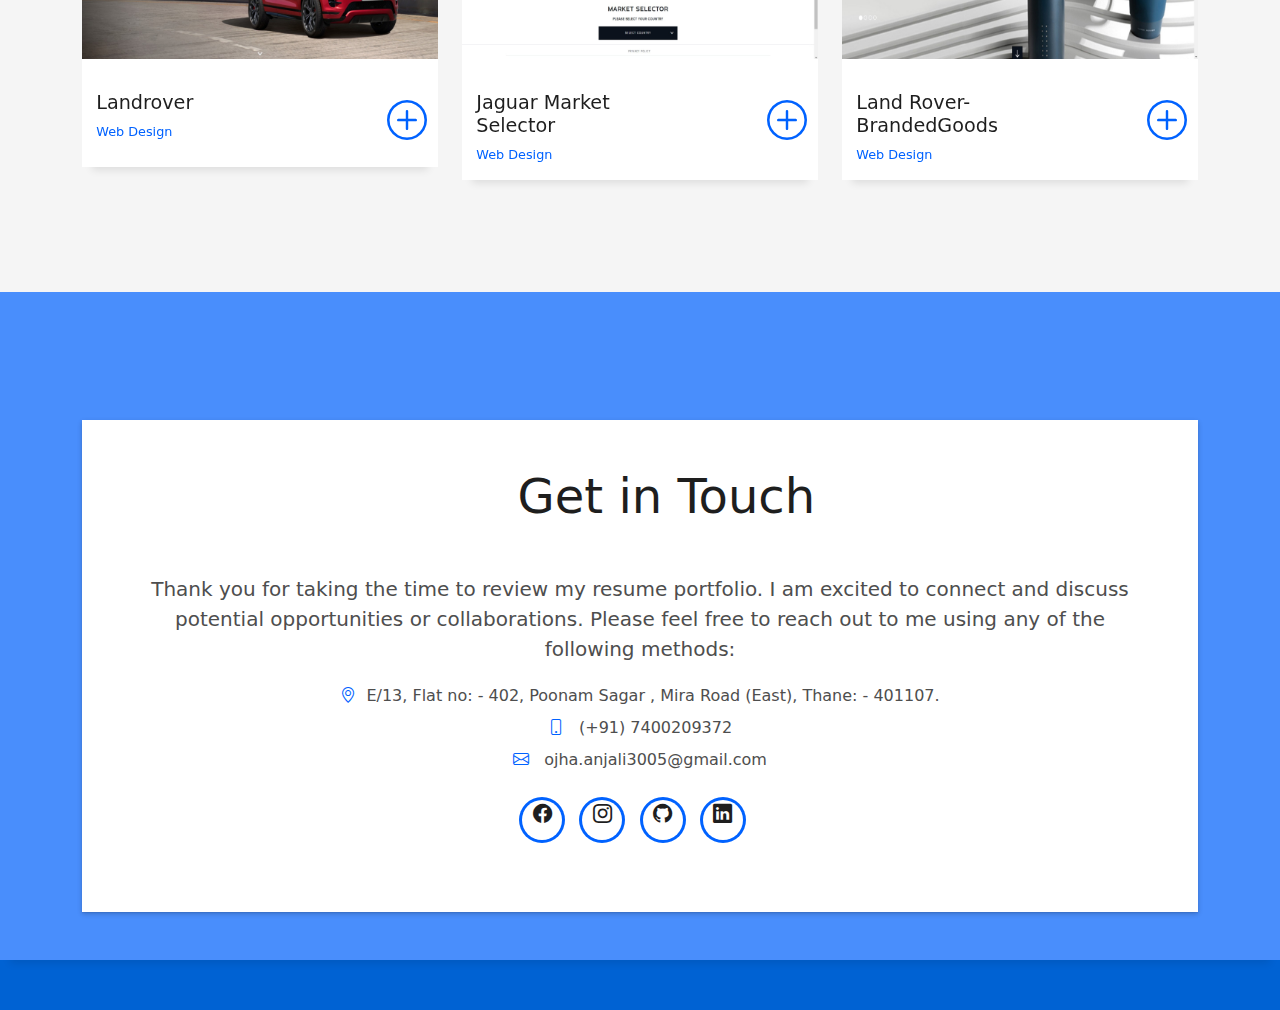
==== commit 1447ae71: "Update index.html" ====
--- a/index.html
+++ b/index.html
@@ -5,12 +5,12 @@
   <meta charset="utf-8">
   <meta content="width=device-width, initial-scale=1.0" name="viewport">
 
-  <title>Anjali</title>
+  <title>Anjali : Portfolio</title>
   <meta content="" name="description">
   <meta content="" name="keywords">
 
   <!-- Favicons -->
-  <link href="assets/img/favicon.png" rel="icon">
+<!--   <link href="assets/img/favicon.png" rel="icon"> -->
   <link href="assets/img/apple-touch-icon.png" rel="apple-touch-icon">
 
   <!-- Vendor CSS Files -->
@@ -189,7 +189,7 @@
                     <p class="lead">
                       Once again, I extend my heartfelt gratitude for taking the time to read through my portifolio.
                     </p>
-                    <a href="assets/upload/Resume.pdf" target="_blank" class="resume-button">View Resume</a>
+                    <a href="ojhaanjali/assets/upload/Anjali_Ojha_Resume.pdf" target="_blank" class="resume-button">View Resume</a>
                   </div>
                 </div>
               </div>
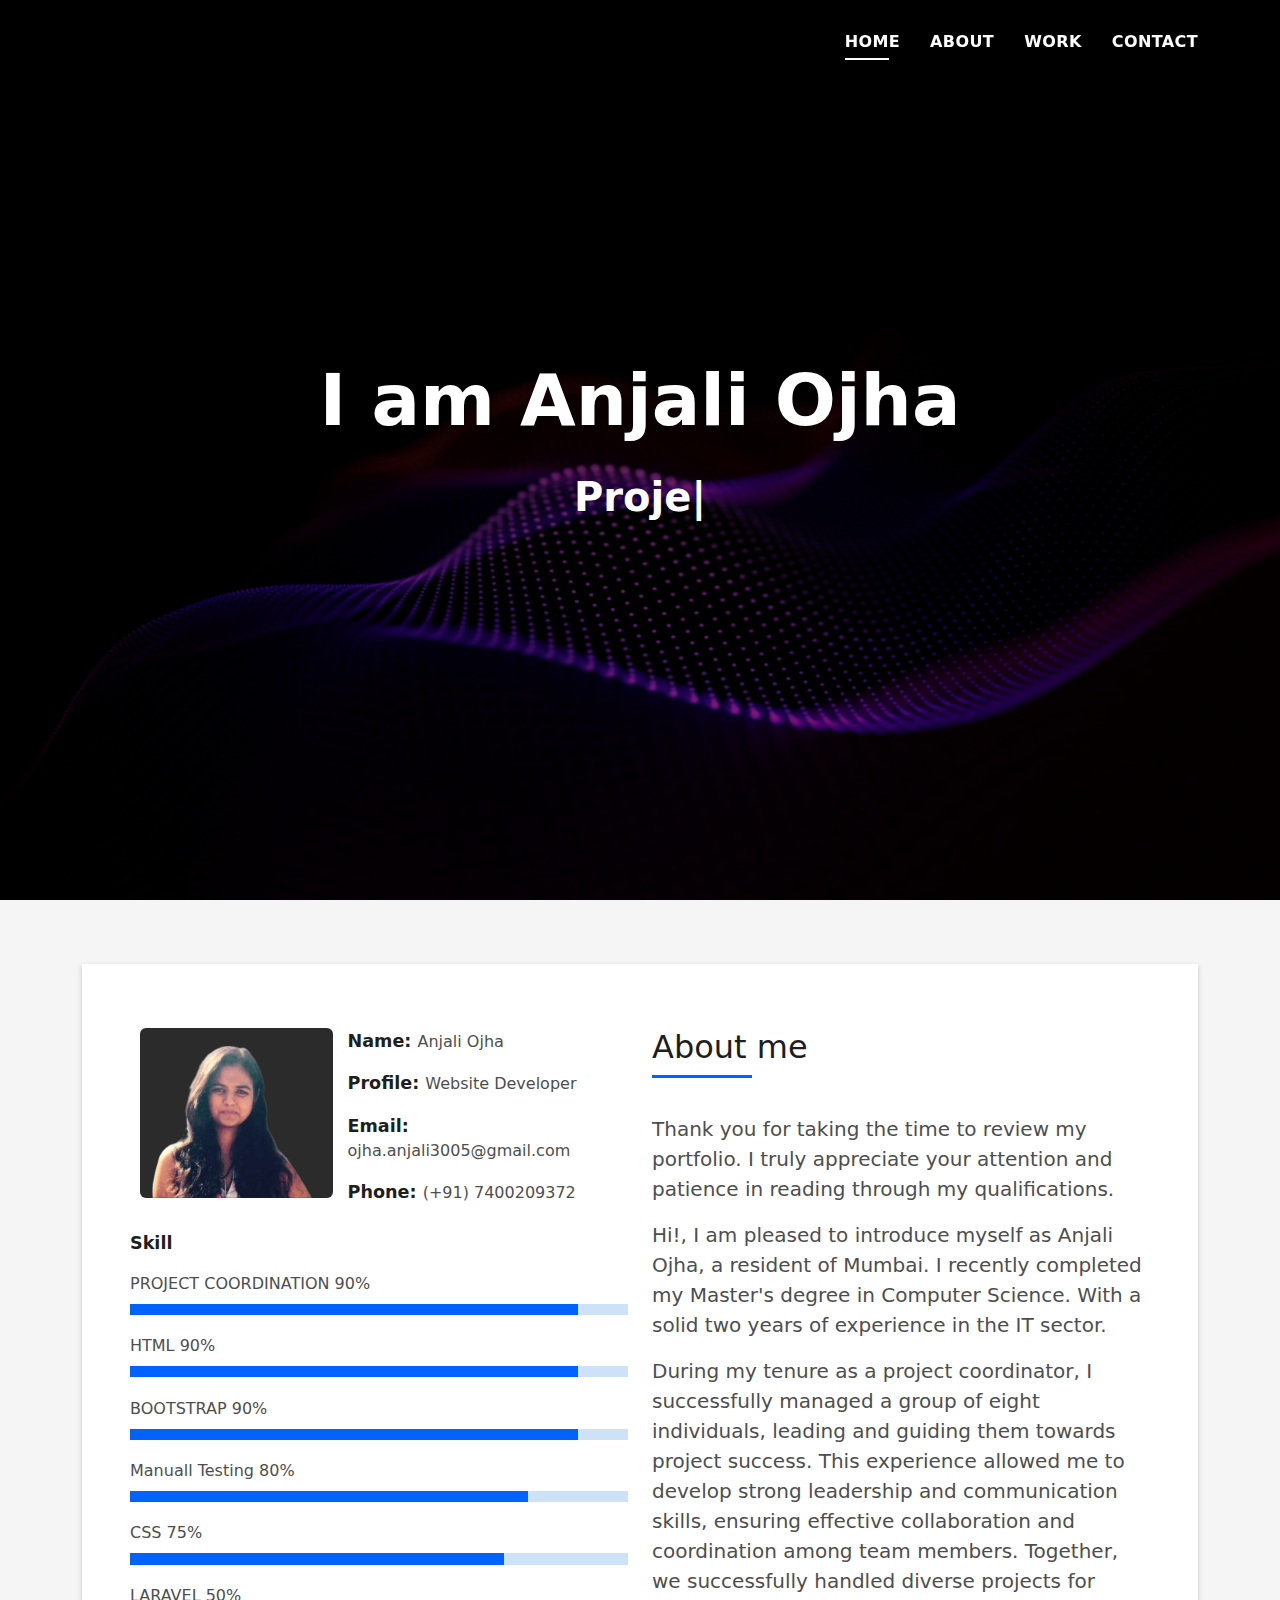
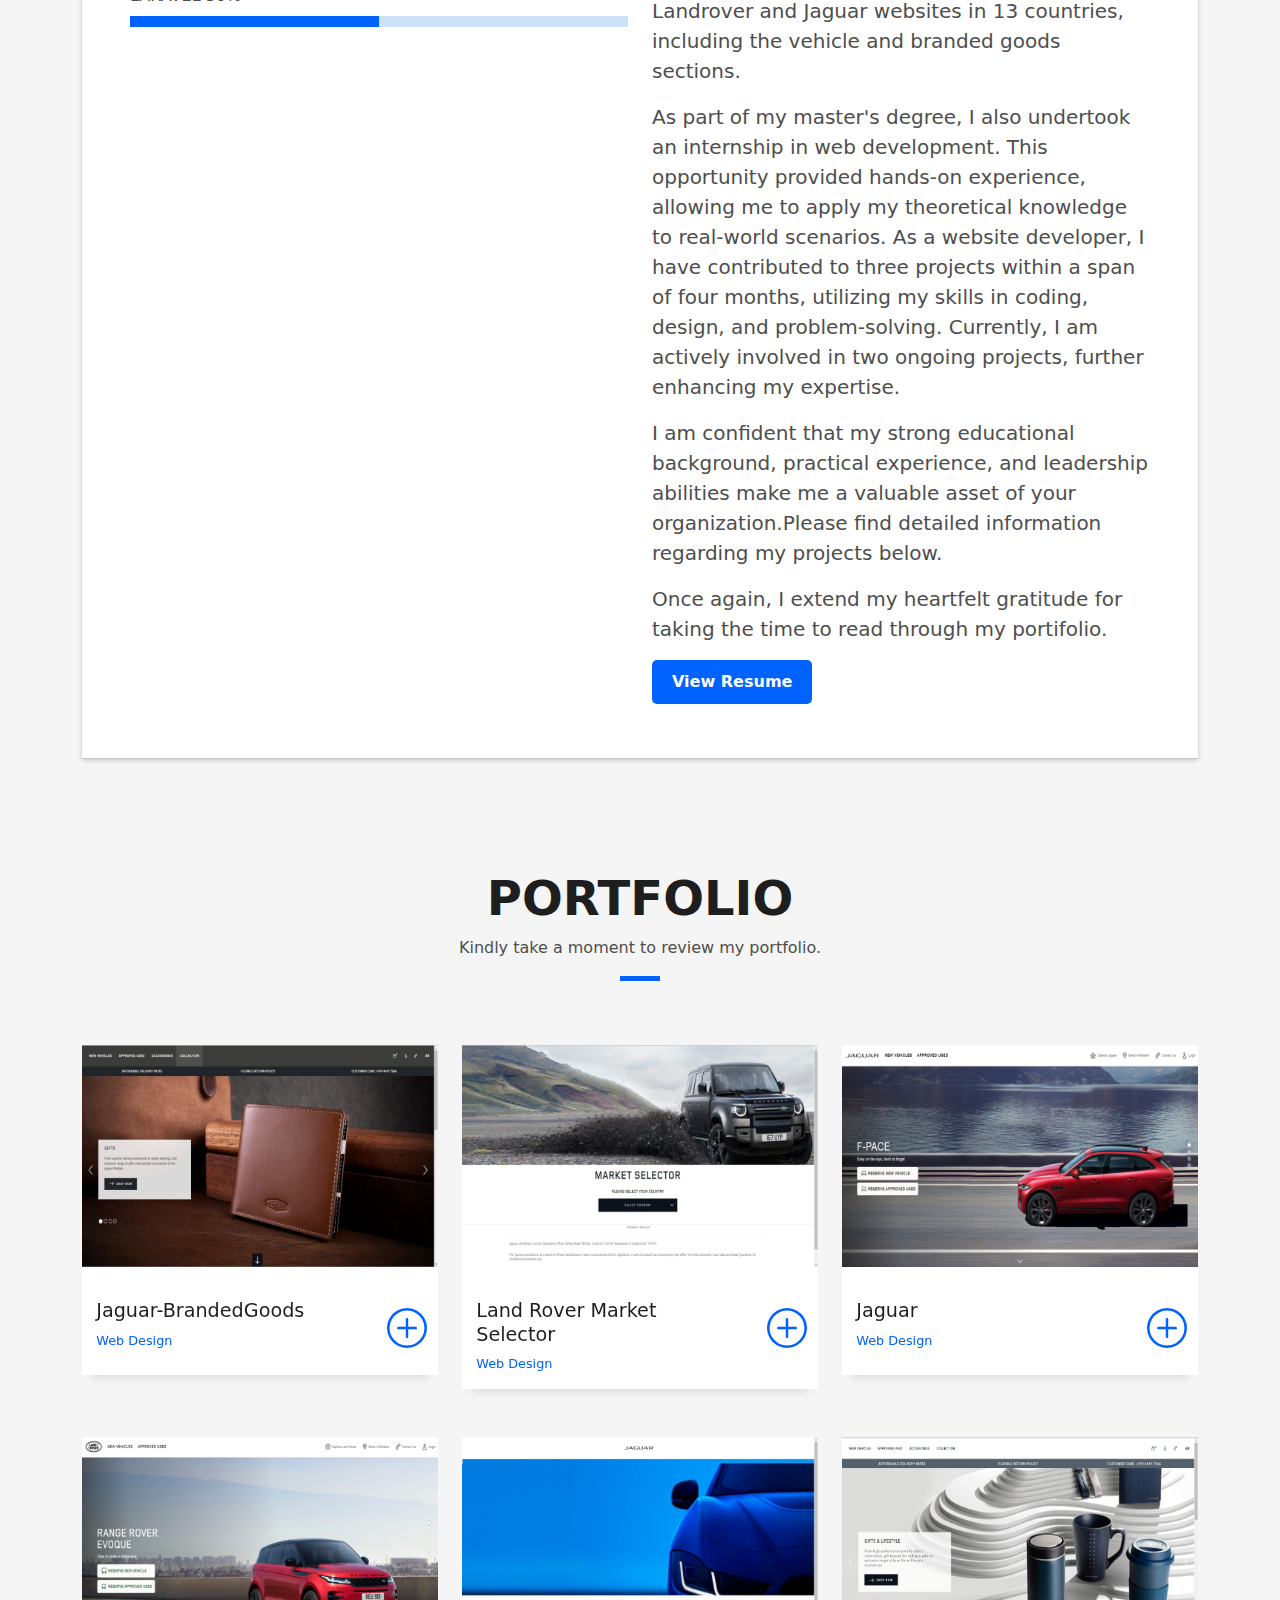
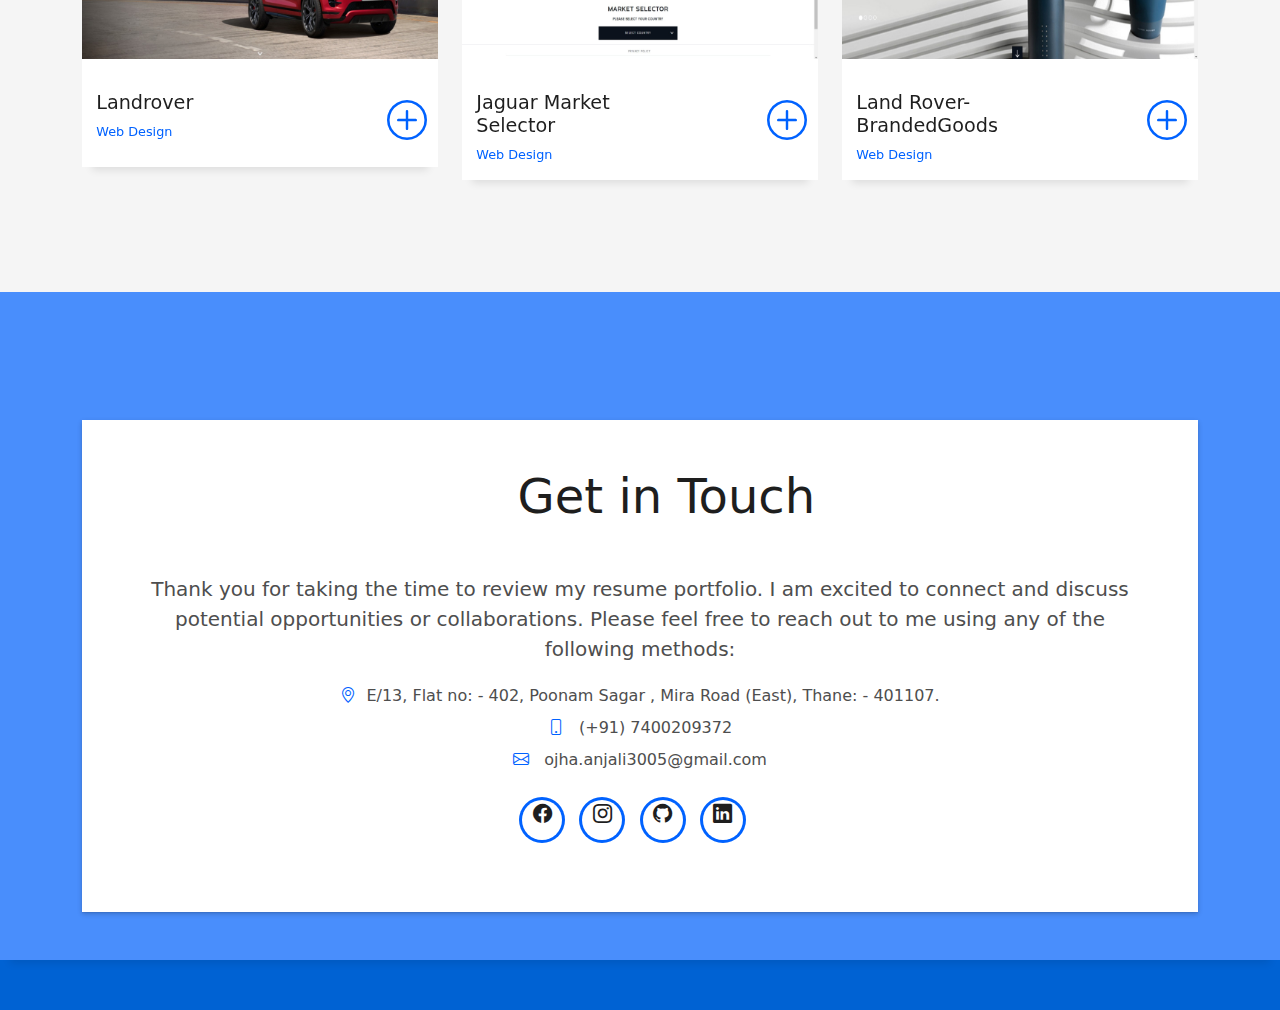
==== commit 4507cbd2: "Update index.html" ====
--- a/index.html
+++ b/index.html
@@ -189,7 +189,7 @@
                     <p class="lead">
                       Once again, I extend my heartfelt gratitude for taking the time to read through my portifolio.
                     </p>
-                    <a href="ojhaanjali/assets/upload/Anjali_Ojha_Resume.pdf" target="_blank" class="resume-button">View Resume</a>
+                    <a href="assets/upload/Anjali_Ojha_Resume.pdf" target="_blank" class="resume-button">View Resume</a>
                   </div>
                 </div>
               </div>
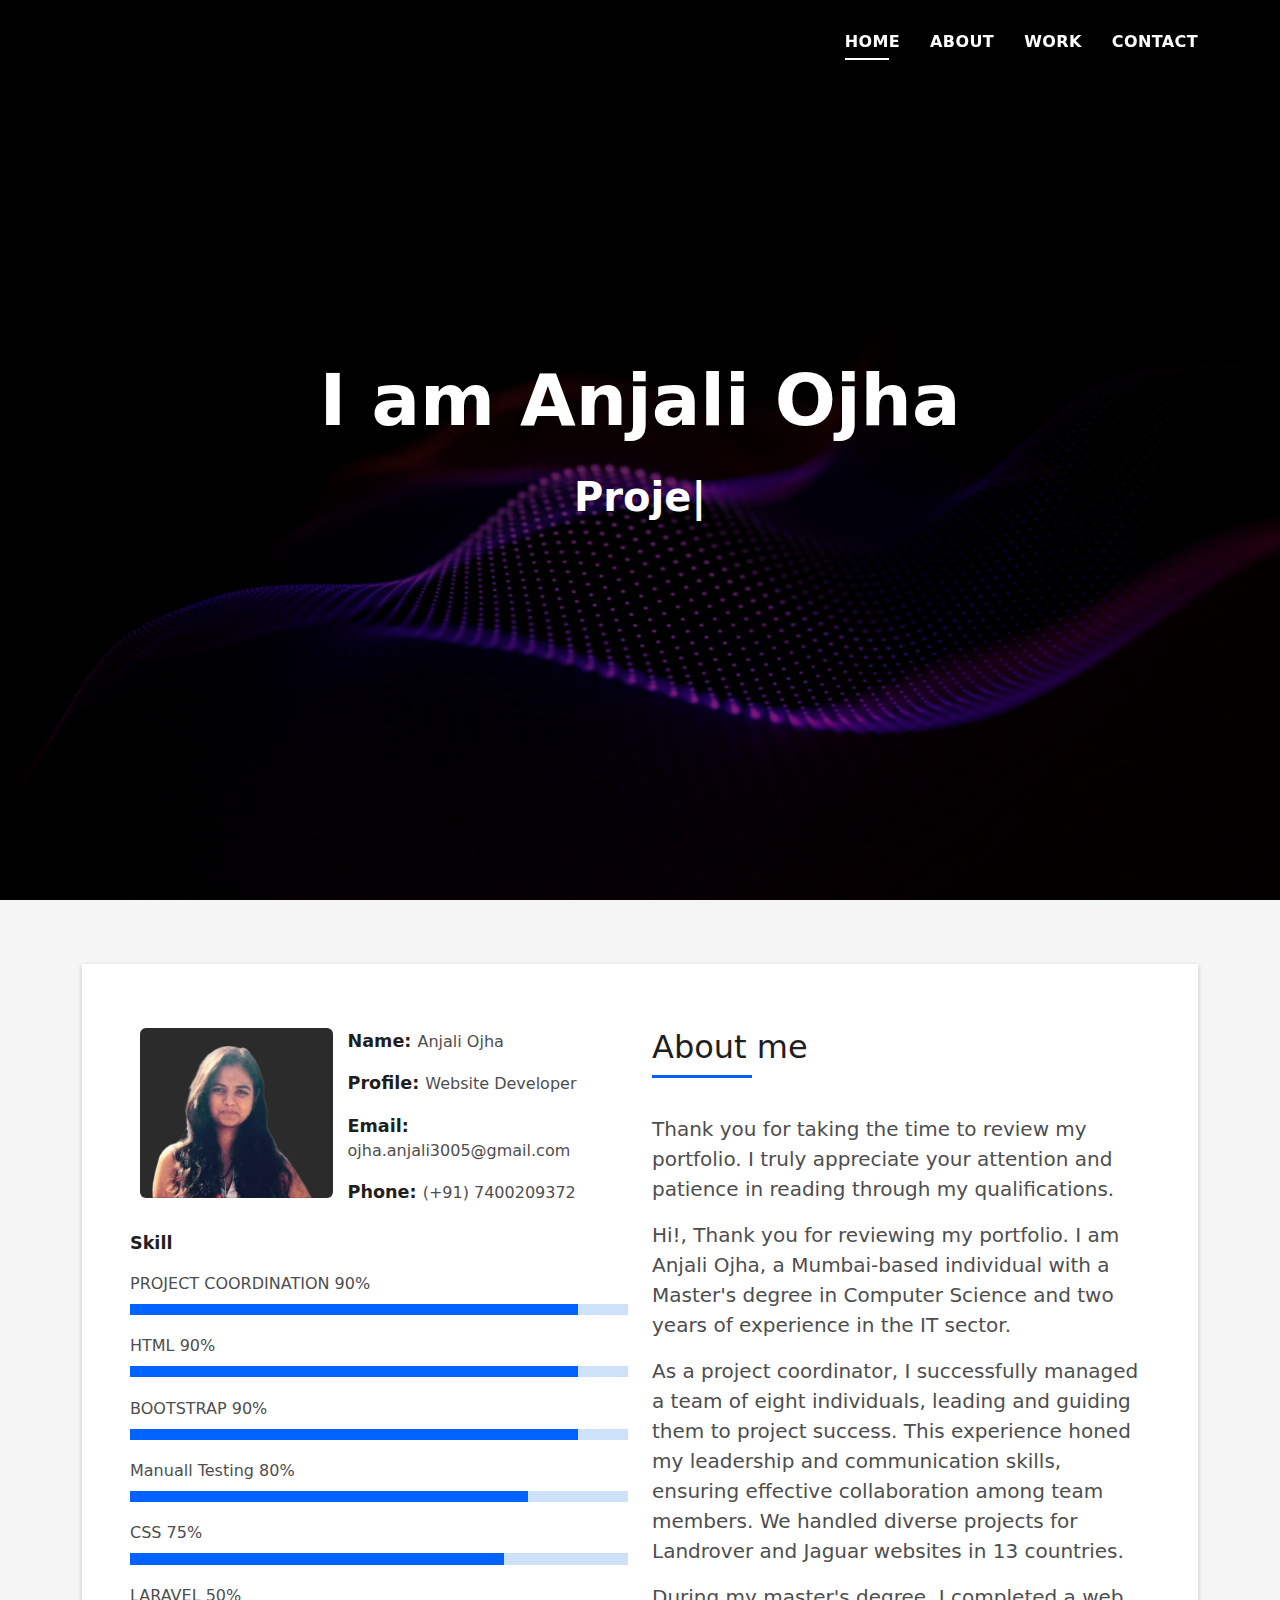
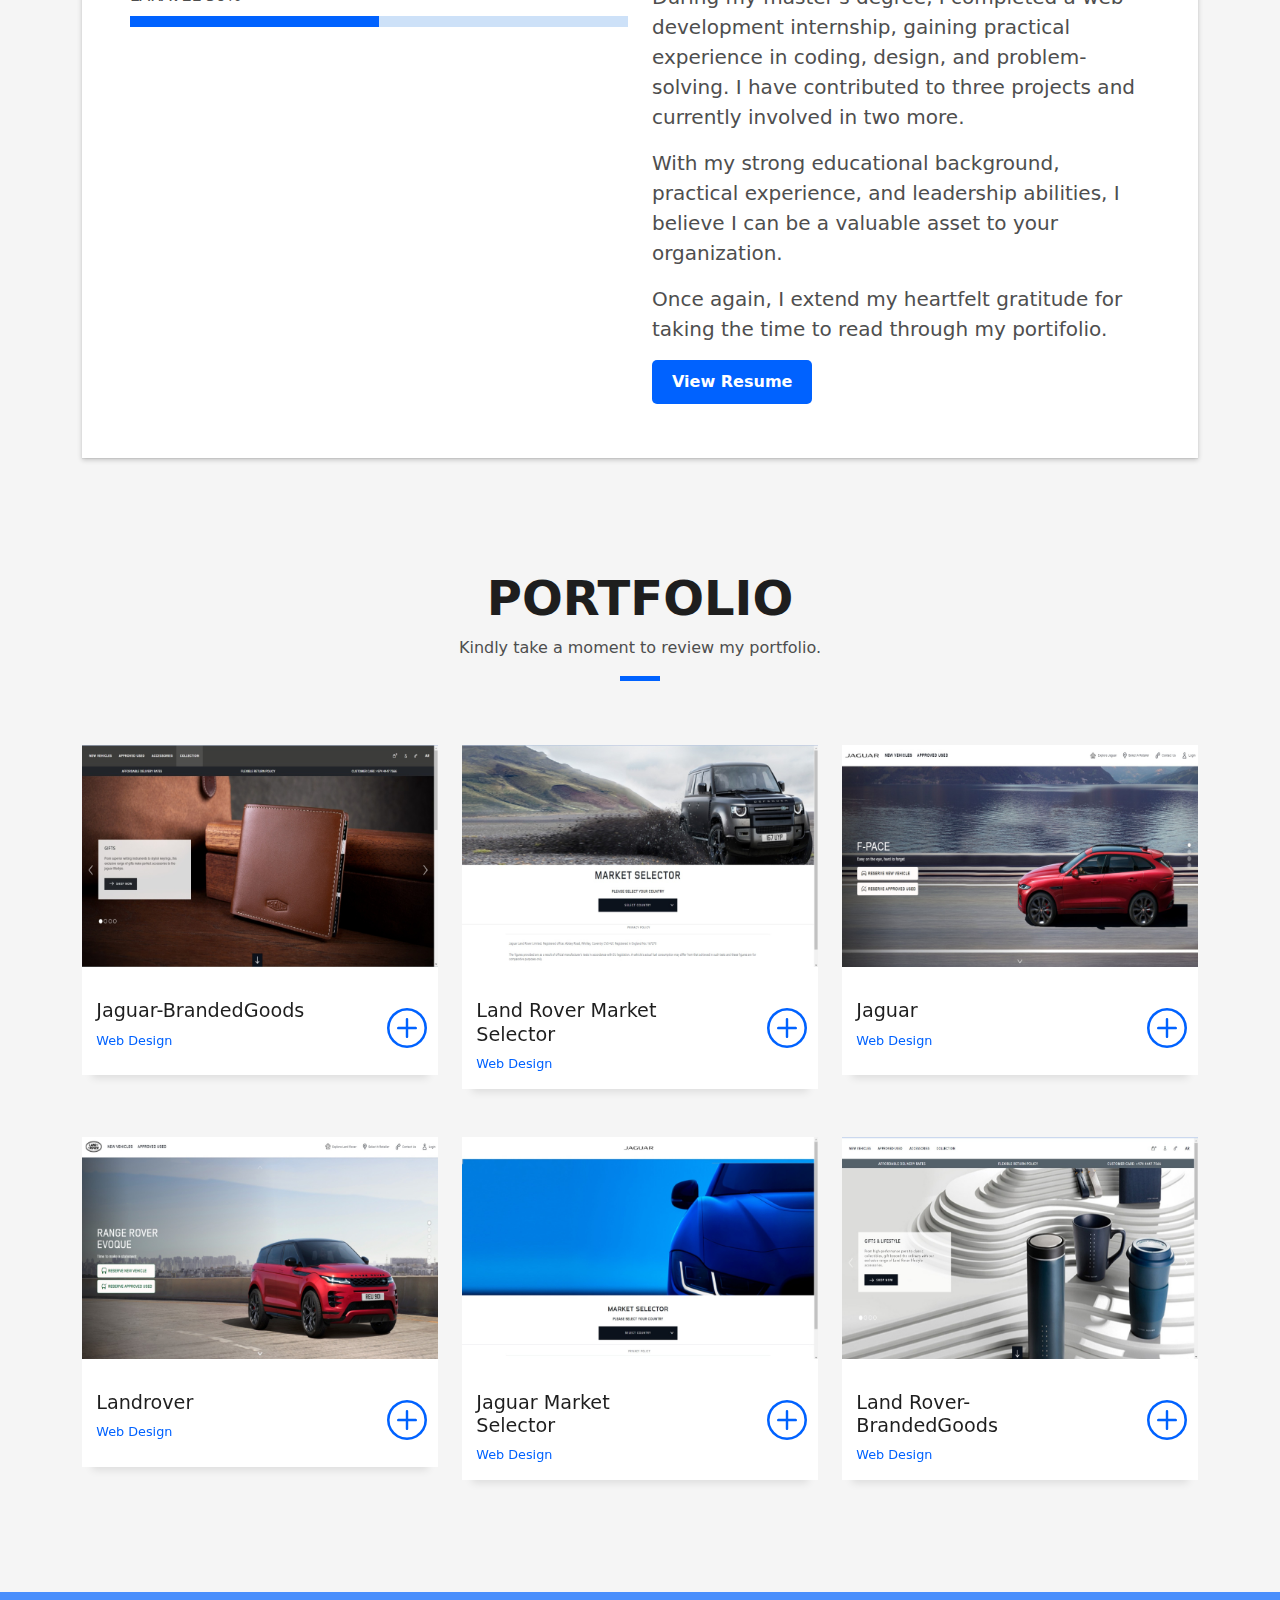
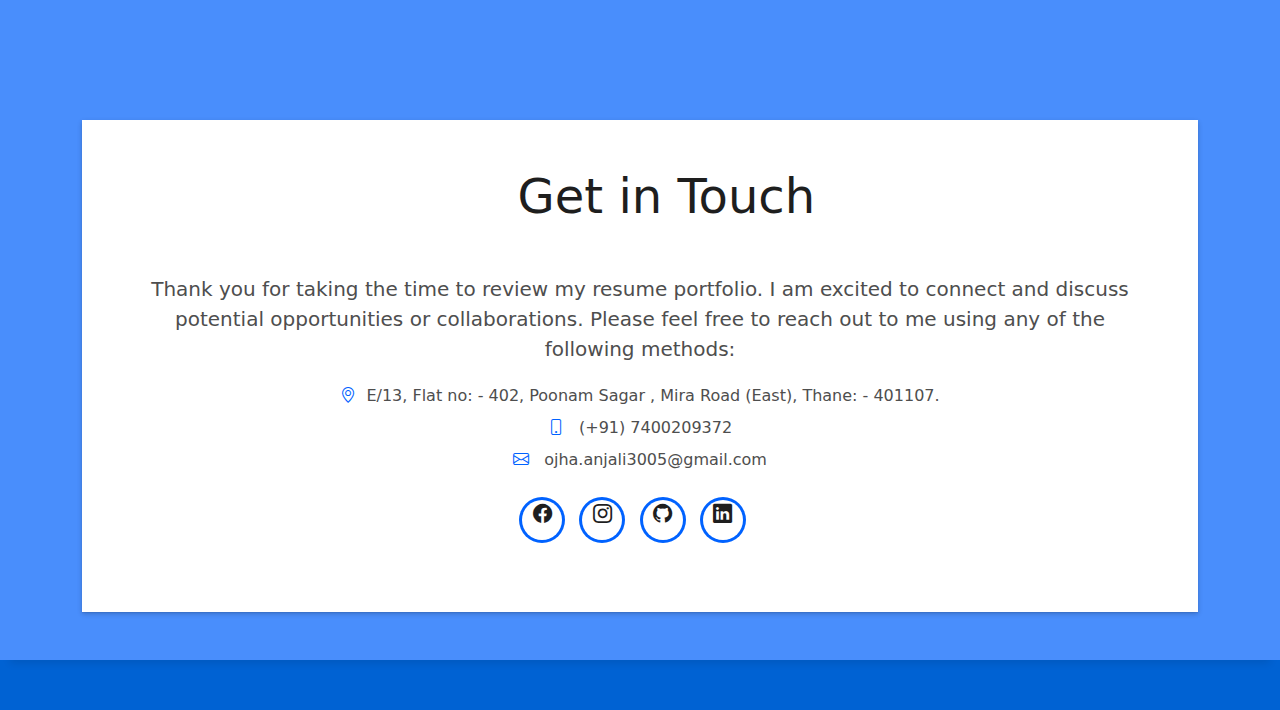
==== commit 2409d5f2: "Update index.html" ====
--- a/index.html
+++ b/index.html
@@ -163,28 +163,16 @@
                     </p>
                     <p class="lead">
                       Hi!,
-                      I am pleased to introduce myself as Anjali Ojha, a resident of Mumbai. I recently completed my
-                      Master's degree in Computer Science. With a solid two years of
-                      experience in the IT sector.
+                      Thank you for reviewing my portfolio. I am Anjali Ojha, a Mumbai-based individual with a Master's degree in Computer Science and two years of experience in the IT sector.
                     </p>
                     <p class="lead">
-                      During my tenure as a project coordinator, I successfully managed a group of eight individuals,
-                      leading and guiding them towards project success. This experience allowed me to develop strong
-                      leadership and communication skills, ensuring effective collaboration and coordination among team
-                      members. Together, we successfully handled diverse projects for Landrover and Jaguar websites in
-                      13 countries, including the vehicle and branded goods sections.
+                      As a project coordinator, I successfully managed a team of eight individuals, leading and guiding them to project success. This experience honed my leadership and communication skills, ensuring effective collaboration among team members. We handled diverse projects for Landrover and Jaguar websites in 13 countries.
                     </p>
                     <p class="lead">
-                      As part of my master's degree, I also undertook an internship in web development. This opportunity
-                      provided hands-on experience, allowing me to apply my theoretical knowledge to real-world
-                      scenarios. As a website developer, I have contributed to three projects within a span of four
-                      months, utilizing my skills in coding, design, and problem-solving. Currently, I am actively
-                      involved in two ongoing projects, further enhancing my expertise.
+                     During my master's degree, I completed a web development internship, gaining practical experience in coding, design, and problem-solving. I have contributed to three projects and currently involved in two more.
                     </p>
                     <p class="lead">
-                      I am confident that my strong educational background, practical experience, and leadership
-                      abilities make me a valuable asset of your organization.Please find detailed information regarding
-                      my projects below.
+                      With my strong educational background, practical experience, and leadership abilities, I believe I can be a valuable asset to your organization.
                     </p>
                     <p class="lead">
                       Once again, I extend my heartfelt gratitude for taking the time to read through my portifolio.
